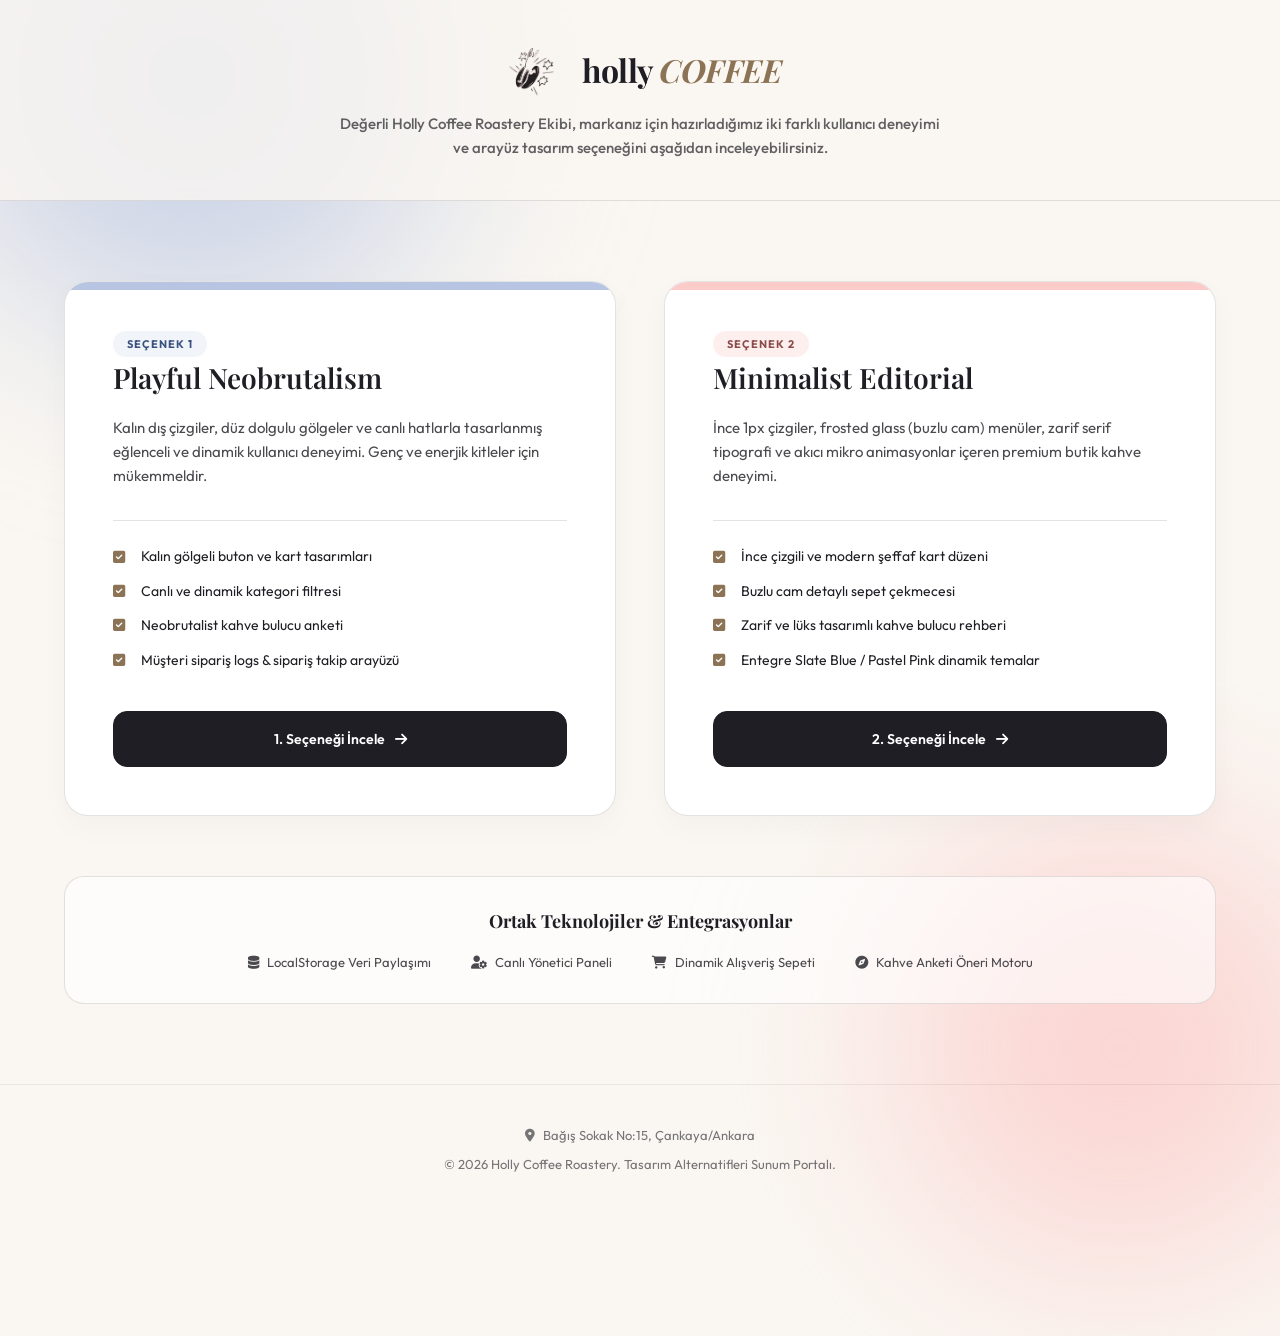
==== index.html @ 568b69ec "Add files via upload" ====
<!DOCTYPE html>
<html lang="tr">
<head>
    <meta charset="UTF-8">
    <meta name="viewport" content="width=device-width, initial-scale=1.0">
    <title>Holly Coffee Roastery - Tasarım Alternatifleri Portalı</title>
    <!-- Google Fonts -->
    <link rel="preconnect" href="https://fonts.googleapis.com">
    <link rel="preconnect" href="https://fonts.gstatic.com" crossorigin>
    <link href="https://fonts.googleapis.com/css2?family=Outfit:wght@300;400;500;600;700&family=Playfair+Display:ital,wght@0,400;0,600;0,700;1,400&display=swap" rel="stylesheet">
    <!-- FontAwesome Icons -->
    <link rel="stylesheet" href="https://cdnjs.cloudflare.com/ajax/libs/font-awesome/6.4.0/css/all.min.css">
    
    <style>
        :root {
            --bg-color: #faf7f2;
            --text-color: #1e1e24;
            --primary-blue: #b8c5e2;
            --primary-pink: #fbcbc9;
            --charcoal: #1e1e24;
            --white: #ffffff;
            --border-color: rgba(30, 30, 36, 0.12);
            --transition: all 0.4s cubic-bezier(0.16, 1, 0.3, 1);
            --font-heading: 'Playfair Display', serif;
            --font-body: 'Outfit', sans-serif;
        }

        * {
            margin: 0;
            padding: 0;
            box-sizing: border-box;
        }

        body {
            background-color: var(--bg-color);
            color: var(--text-color);
            font-family: var(--font-body);
            line-height: 1.6;
            min-height: 100vh;
            display: flex;
            flex-direction: column;
            justify-content: space-between;
            position: relative;
            overflow-x: hidden;
        }

        /* Abstract Background blobs */
        body::before {
            content: '';
            position: absolute;
            top: -20%;
            left: -10%;
            width: 50vw;
            height: 50vw;
            border-radius: 50%;
            background: radial-gradient(circle, var(--primary-blue) 0%, rgba(184, 197, 226, 0.2) 70%);
            z-index: -1;
            filter: blur(80px);
        }

        body::after {
            content: '';
            position: absolute;
            bottom: -10%;
            right: -10%;
            width: 45vw;
            height: 45vw;
            border-radius: 50%;
            background: radial-gradient(circle, var(--primary-pink) 0%, rgba(251, 203, 201, 0.2) 70%);
            z-index: -1;
            filter: blur(80px);
        }

        /* Container styling */
        .container {
            width: 100%;
            max-width: 1200px;
            margin: 0 auto;
            padding: 0 24px;
        }

        /* Header section */
        header {
            padding: 40px 0;
            text-align: center;
            border-bottom: 1px solid var(--border-color);
            background-color: rgba(250, 247, 242, 0.8);
            backdrop-filter: blur(10px);
            z-index: 10;
        }

        .logo-area {
            display: flex;
            align-items: center;
            justify-content: center;
            gap: 16px;
            margin-bottom: 12px;
        }

        .logo-img {
            height: 60px;
            width: auto;
            animation: float 6s ease-in-out infinite;
        }

        @keyframes float {
            0%, 100% { transform: translateY(0); }
            50% { transform: translateY(-8px); }
        }

        .brand-title {
            font-family: var(--font-heading);
            font-size: 32px;
            font-weight: 700;
            letter-spacing: -0.5px;
        }

        .brand-title span {
            color: #8c7355;
            font-style: italic;
        }

        .portal-subtitle {
            font-size: 15px;
            opacity: 0.7;
            max-width: 600px;
            margin: 0 auto;
            font-weight: 500;
        }

        /* Main Section */
        main {
            flex-grow: 1;
            padding: 80px 0;
            display: flex;
            align-items: center;
        }

        .grid-options {
            display: grid;
            grid-template-columns: 1fr 1fr;
            gap: 48px;
            align-items: stretch;
        }

        /* Option Card */
        .option-card {
            background-color: var(--white);
            border: 1px solid var(--border-color);
            border-radius: 24px;
            padding: 48px;
            display: flex;
            flex-direction: column;
            justify-content: space-between;
            box-shadow: 0 10px 30px rgba(30, 30, 36, 0.03);
            transition: var(--transition);
            position: relative;
            overflow: hidden;
            z-index: 1;
        }

        .option-card::before {
            content: '';
            position: absolute;
            top: 0;
            left: 0;
            width: 100%;
            height: 8px;
            z-index: 2;
        }

        .card-blue::before {
            background-color: var(--primary-blue);
        }

        .card-pink::before {
            background-color: var(--primary-pink);
        }

        .option-card:hover {
            transform: translateY(-8px);
            box-shadow: 0 20px 40px rgba(30, 30, 36, 0.08);
            border-color: rgba(30, 30, 36, 0.25);
        }

        .option-badge {
            align-self: flex-start;
            padding: 6px 14px;
            border-radius: 30px;
            font-size: 11px;
            font-weight: 700;
            text-transform: uppercase;
            letter-spacing: 1px;
            margin-bottom: 24px;
        }

        .badge-blue {
            background-color: rgba(184, 197, 226, 0.2);
            color: #3b5280;
        }

        .badge-pink {
            background-color: rgba(251, 203, 201, 0.3);
            color: #8c4b49;
        }

        .option-title {
            font-family: var(--font-heading);
            font-size: 28px;
            font-weight: 600;
            margin-bottom: 16px;
        }

        .option-desc {
            font-size: 15px;
            opacity: 0.8;
            margin-bottom: 32px;
            min-height: 72px;
        }

        /* Feature List inside cards */
        .feature-list {
            list-style: none;
            margin-bottom: 40px;
            border-top: 1px solid var(--border-color);
            padding-top: 24px;
        }

        .feature-list li {
            font-size: 14px;
            margin-bottom: 12px;
            display: flex;
            align-items: center;
            gap: 12px;
        }

        .feature-list li i {
            color: #8c7355;
            width: 16px;
        }

        /* Buttons */
        .btn-go {
            display: flex;
            align-items: center;
            justify-content: center;
            gap: 10px;
            padding: 16px 28px;
            border-radius: 14px;
            font-family: var(--font-body);
            font-size: 14px;
            font-weight: 600;
            text-decoration: none;
            color: var(--white);
            background-color: var(--charcoal);
            border: 1px solid var(--charcoal);
            transition: var(--transition);
            cursor: pointer;
            width: 100%;
        }

        .btn-go:hover {
            background-color: transparent;
            color: var(--charcoal);
        }

        /* Features Section */
        .portal-features {
            background-color: rgba(255, 255, 255, 0.6);
            border: 1px solid var(--border-color);
            border-radius: 20px;
            padding: 30px;
            margin-top: 60px;
            text-align: center;
        }

        .portal-features h4 {
            font-family: var(--font-heading);
            font-size: 18px;
            margin-bottom: 16px;
        }

        .features-row {
            display: flex;
            justify-content: center;
            gap: 40px;
            flex-wrap: wrap;
        }

        .feature-item {
            font-size: 13px;
            opacity: 0.8;
            display: flex;
            align-items: center;
            gap: 8px;
        }

        .feature-item i {
            color: var(--charcoal);
        }

        /* Footer Section */
        footer {
            padding: 40px 0;
            border-top: 1px solid var(--border-color);
            text-align: center;
            font-size: 13px;
            opacity: 0.6;
        }

        .footer-address {
            margin-bottom: 8px;
            display: flex;
            align-items: center;
            justify-content: center;
            gap: 8px;
        }

        /* Responsive Breakpoints */
        @media (max-width: 991px) {
            .grid-options {
                grid-template-columns: 1fr;
                gap: 32px;
            }
            main {
                padding: 60px 0;
            }
        }
    </style>
</head>
<body>

    <!-- Header -->
    <header>
        <div class="container">
            <div class="logo-area">
                <img src="kahve-firmasi-demo/logo.png" alt="Holly Mascot" class="logo-img">
                <h1 class="brand-title">holly <span>COFFEE</span></h1>
            </div>
            <p class="portal-subtitle">Değerli Holly Coffee Roastery Ekibi, markanız için hazırladığımız iki farklı kullanıcı deneyimi ve arayüz tasarım seçeneğini aşağıdan inceleyebilirsiniz.</p>
        </div>
    </header>

    <!-- Selection Grid -->
    <main>
        <div class="container">
            <div class="grid-options">
                
                <!-- Option 1 Card -->
                <div class="option-card card-blue">
                    <div>
                        <span class="option-badge badge-blue">Seçenek 1</span>
                        <h2 class="option-title">Playful Neobrutalism</h2>
                        <p class="option-desc">Kalın dış çizgiler, düz dolgulu gölgeler ve canlı hatlarla tasarlanmış eğlenceli ve dinamik kullanıcı deneyimi. Genç ve enerjik kitleler için mükemmeldir.</p>
                        
                        <ul class="feature-list">
                            <li><i class="fa-solid fa-square-check"></i> Kalın gölgeli buton ve kart tasarımları</li>
                            <li><i class="fa-solid fa-square-check"></i> Canlı ve dinamik kategori filtresi</li>
                            <li><i class="fa-solid fa-square-check"></i> Neobrutalist kahve bulucu anketi</li>
                            <li><i class="fa-solid fa-square-check"></i> Müşteri sipariş logs & sipariş takip arayüzü</li>
                        </ul>
                    </div>
                    
                    <a href="kahve-firmasi-demo/index.html" class="btn-go">
                        1. Seçeneği İncele <i class="fa-solid fa-arrow-right"></i>
                    </a>
                </div>

                <!-- Option 2 Card -->
                <div class="option-card card-pink">
                    <div>
                        <span class="option-badge badge-pink">Seçenek 2</span>
                        <h2 class="option-title">Minimalist Editorial</h2>
                        <p class="option-desc">İnce 1px çizgiler, frosted glass (buzlu cam) menüler, zarif serif tipografi ve akıcı mikro animasyonlar içeren premium butik kahve deneyimi.</p>
                        
                        <ul class="feature-list">
                            <li><i class="fa-solid fa-square-check"></i> İnce çizgili ve modern şeffaf kart düzeni</li>
                            <li><i class="fa-solid fa-square-check"></i> Buzlu cam detaylı sepet çekmecesi</li>
                            <li><i class="fa-solid fa-square-check"></i> Zarif ve lüks tasarımlı kahve bulucu rehberi</li>
                            <li><i class="fa-solid fa-square-check"></i> Entegre Slate Blue / Pastel Pink dinamik temalar</li>
                        </ul>
                    </div>
                    
                    <a href="kahve-firmasi-demo-alt/index.html" class="btn-go">
                        2. Seçeneği İncele <i class="fa-solid fa-arrow-right"></i>
                    </a>
                </div>

            </div>

            <!-- Portal Features list -->
            <div class="portal-features">
                <h4>Ortak Teknolojiler & Entegrasyonlar</h4>
                <div class="features-row">
                    <span class="feature-item"><i class="fa-solid fa-database"></i> LocalStorage Veri Paylaşımı</span>
                    <span class="feature-item"><i class="fa-solid fa-user-gear"></i> Canlı Yönetici Paneli</span>
                    <span class="feature-item"><i class="fa-solid fa-cart-shopping"></i> Dinamik Alışveriş Sepeti</span>
                    <span class="feature-item"><i class="fa-solid fa-compass"></i> Kahve Anketi Öneri Motoru</span>
                </div>
            </div>
        </div>
    </main>

    <!-- Footer -->
    <footer>
        <div class="container">
            <div class="footer-address">
                <i class="fa-solid fa-location-dot"></i>
                <span>Bağış Sokak No:15, Çankaya/Ankara</span>
            </div>
            <p>&copy; 2026 Holly Coffee Roastery. Tasarım Alternatifleri Sunum Portalı.</p>
        </div>
    </footer>

</body>
</html>
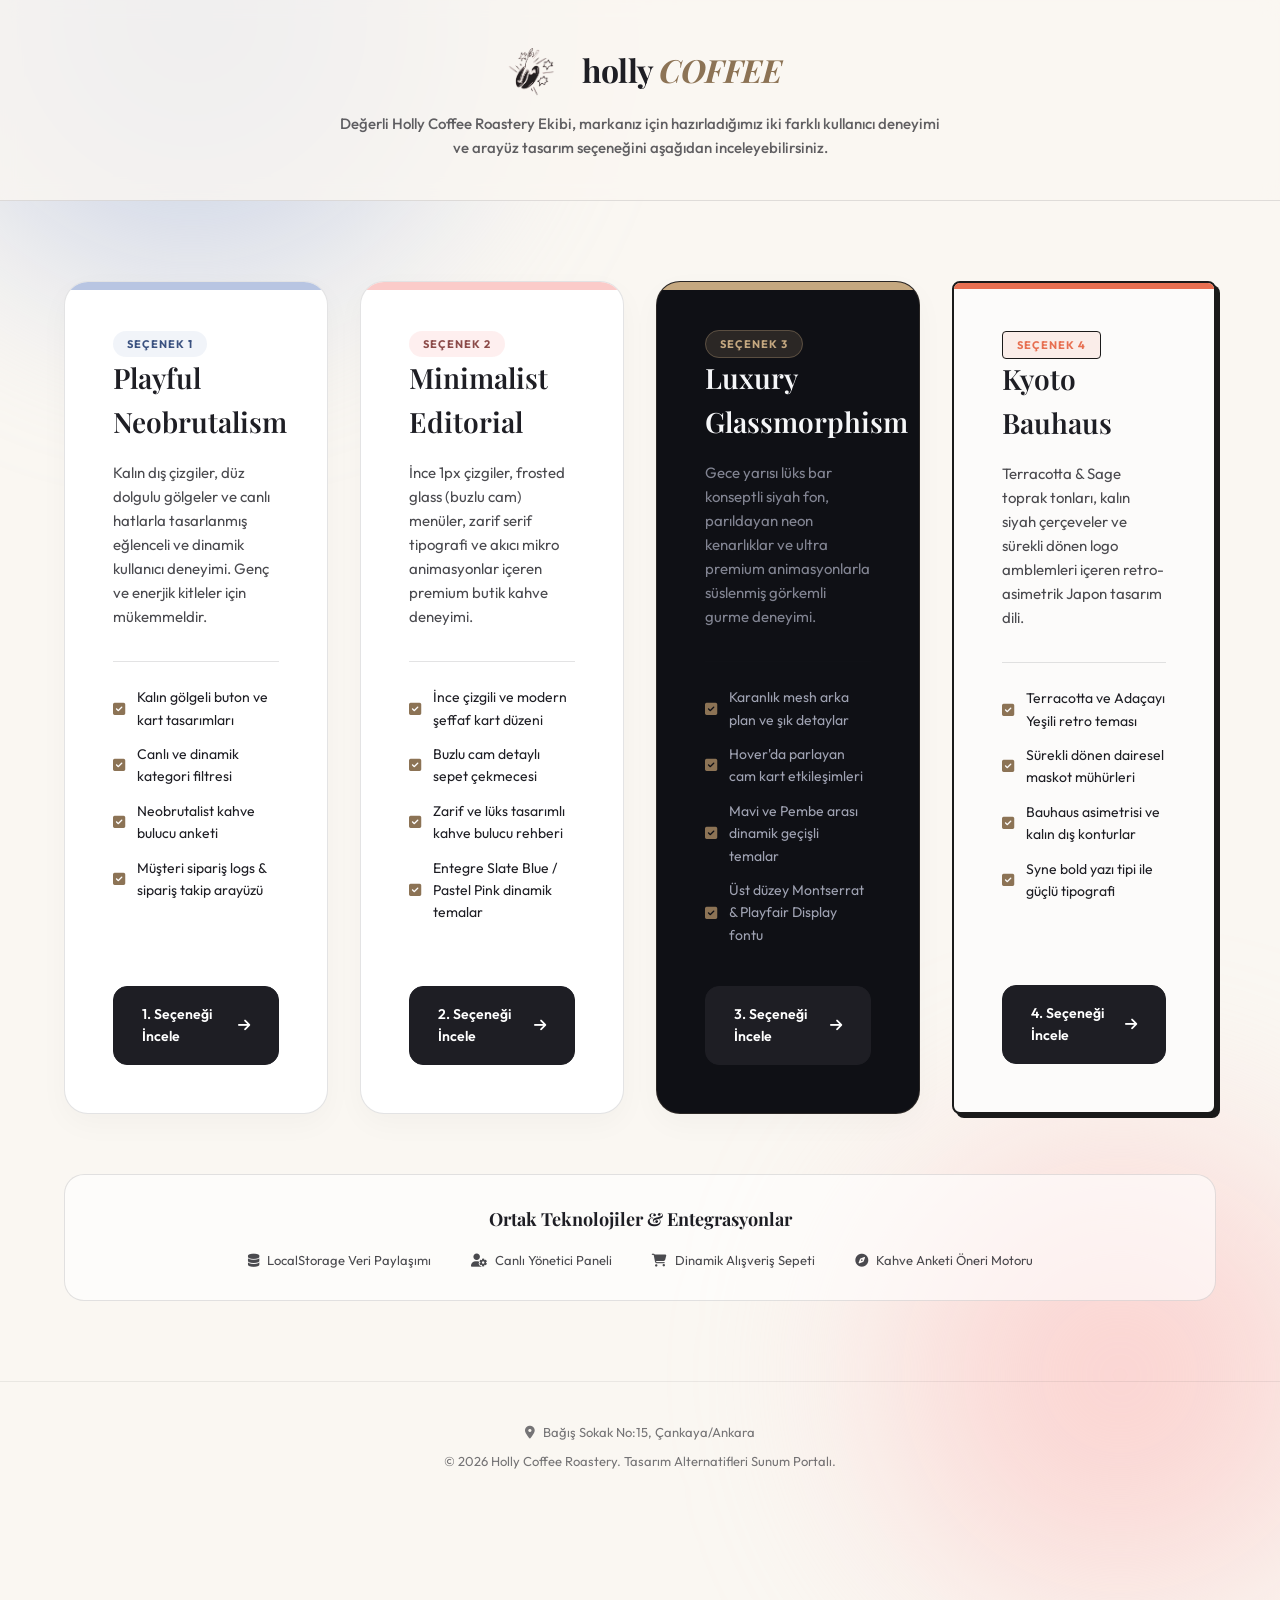
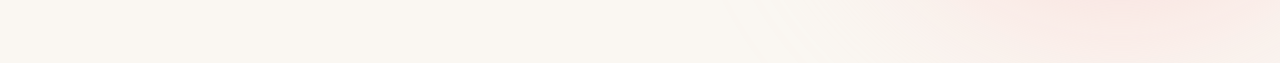
==== commit 3ab54db6: "Add files via upload" ====
--- a/index.html
+++ b/index.html
@@ -133,14 +133,17 @@
             flex-grow: 1;
             padding: 80px 0;
             display: flex;
+            flex-direction: column;
+            justify-content: center;
             align-items: center;
         }
 
         .grid-options {
             display: grid;
-            grid-template-columns: 1fr 1fr;
-            gap: 48px;
+            grid-template-columns: repeat(auto-fit, minmax(260px, 1fr));
+            gap: 32px;
             align-items: stretch;
+            width: 100%;
         }
 
         /* Option Card */
@@ -202,6 +205,43 @@
         .badge-pink {
             background-color: rgba(251, 203, 201, 0.3);
             color: #8c4b49;
+        }
+
+        .card-dark-gold {
+            background-color: #0f1015 !important;
+            border-color: rgba(197, 168, 128, 0.15) !important;
+            color: #f5f6f8;
+        }
+        .card-dark-gold::before {
+            background-color: #c5a880;
+        }
+        .card-dark-gold .option-desc {
+            color: #9fa2b2;
+        }
+        .card-dark-gold .feature-list li {
+            color: #9fa2b2;
+        }
+        .badge-dark-gold {
+            background-color: rgba(197, 168, 128, 0.15);
+            color: #c5a880;
+            border: 1px solid rgba(197, 168, 128, 0.3);
+        }
+        
+        .card-kyoto {
+            background-color: #fcfbfa !important;
+            border: 2px solid #1a1a1a !important;
+            box-shadow: 4px 4px 0px #1a1a1a;
+            border-radius: 8px !important;
+        }
+        .card-kyoto::before {
+            background-color: #e76f51;
+            height: 6px;
+        }
+        .badge-kyoto {
+            background-color: rgba(231, 111, 81, 0.1);
+            color: #e76f51;
+            border: 1px solid #1a1a1a;
+            border-radius: 4px;
         }
 
         .option-title {
@@ -324,6 +364,18 @@
             }
             main {
                 padding: 60px 0;
+            }
+            .option-card {
+                padding: 32px 24px;
+            }
+            .brand-title {
+                font-size: 26px;
+            }
+            .option-title {
+                font-size: 24px;
+            }
+            .features-row {
+                gap: 20px;
             }
         }
     </style>
@@ -386,6 +438,46 @@
                     </a>
                 </div>
 
+                <!-- Option 3 Card -->
+                <div class="option-card card-dark-gold">
+                    <div>
+                        <span class="option-badge badge-dark-gold">Seçenek 3</span>
+                        <h2 class="option-title">Luxury Glassmorphism</h2>
+                        <p class="option-desc">Gece yarısı lüks bar konseptli siyah fon, parıldayan neon kenarlıklar ve ultra premium animasyonlarla süslenmiş görkemli gurme deneyimi.</p>
+                        
+                        <ul class="feature-list">
+                            <li><i class="fa-solid fa-square-check"></i> Karanlık mesh arka plan ve şık detaylar</li>
+                            <li><i class="fa-solid fa-square-check"></i> Hover'da parlayan cam kart etkileşimleri</li>
+                            <li><i class="fa-solid fa-square-check"></i> Mavi ve Pembe arası dinamik geçişli temalar</li>
+                            <li><i class="fa-solid fa-square-check"></i> Üst düzey Montserrat & Playfair Display fontu</li>
+                        </ul>
+                    </div>
+                    
+                    <a href="kahve-firmasi-demo-3/index.html" class="btn-go">
+                        3. Seçeneği İncele <i class="fa-solid fa-arrow-right"></i>
+                    </a>
+                </div>
+
+                <!-- Option 4 Card -->
+                <div class="option-card card-kyoto">
+                    <div>
+                        <span class="option-badge badge-kyoto">Seçenek 4</span>
+                        <h2 class="option-title">Kyoto Bauhaus</h2>
+                        <p class="option-desc">Terracotta & Sage toprak tonları, kalın siyah çerçeveler ve sürekli dönen logo amblemleri içeren retro-asimetrik Japon tasarım dili.</p>
+                        
+                        <ul class="feature-list">
+                            <li><i class="fa-solid fa-square-check"></i> Terracotta ve Adaçayı Yeşili retro teması</li>
+                            <li><i class="fa-solid fa-square-check"></i> Sürekli dönen dairesel maskot mühürleri</li>
+                            <li><i class="fa-solid fa-square-check"></i> Bauhaus asimetrisi ve kalın dış konturlar</li>
+                            <li><i class="fa-solid fa-square-check"></i> Syne bold yazı tipi ile güçlü tipografi</li>
+                        </ul>
+                    </div>
+                    
+                    <a href="kahve-firmasi-demo-4/index.html" class="btn-go">
+                        4. Seçeneği İncele <i class="fa-solid fa-arrow-right"></i>
+                    </a>
+                </div>
+
             </div>
 
             <!-- Portal Features list -->
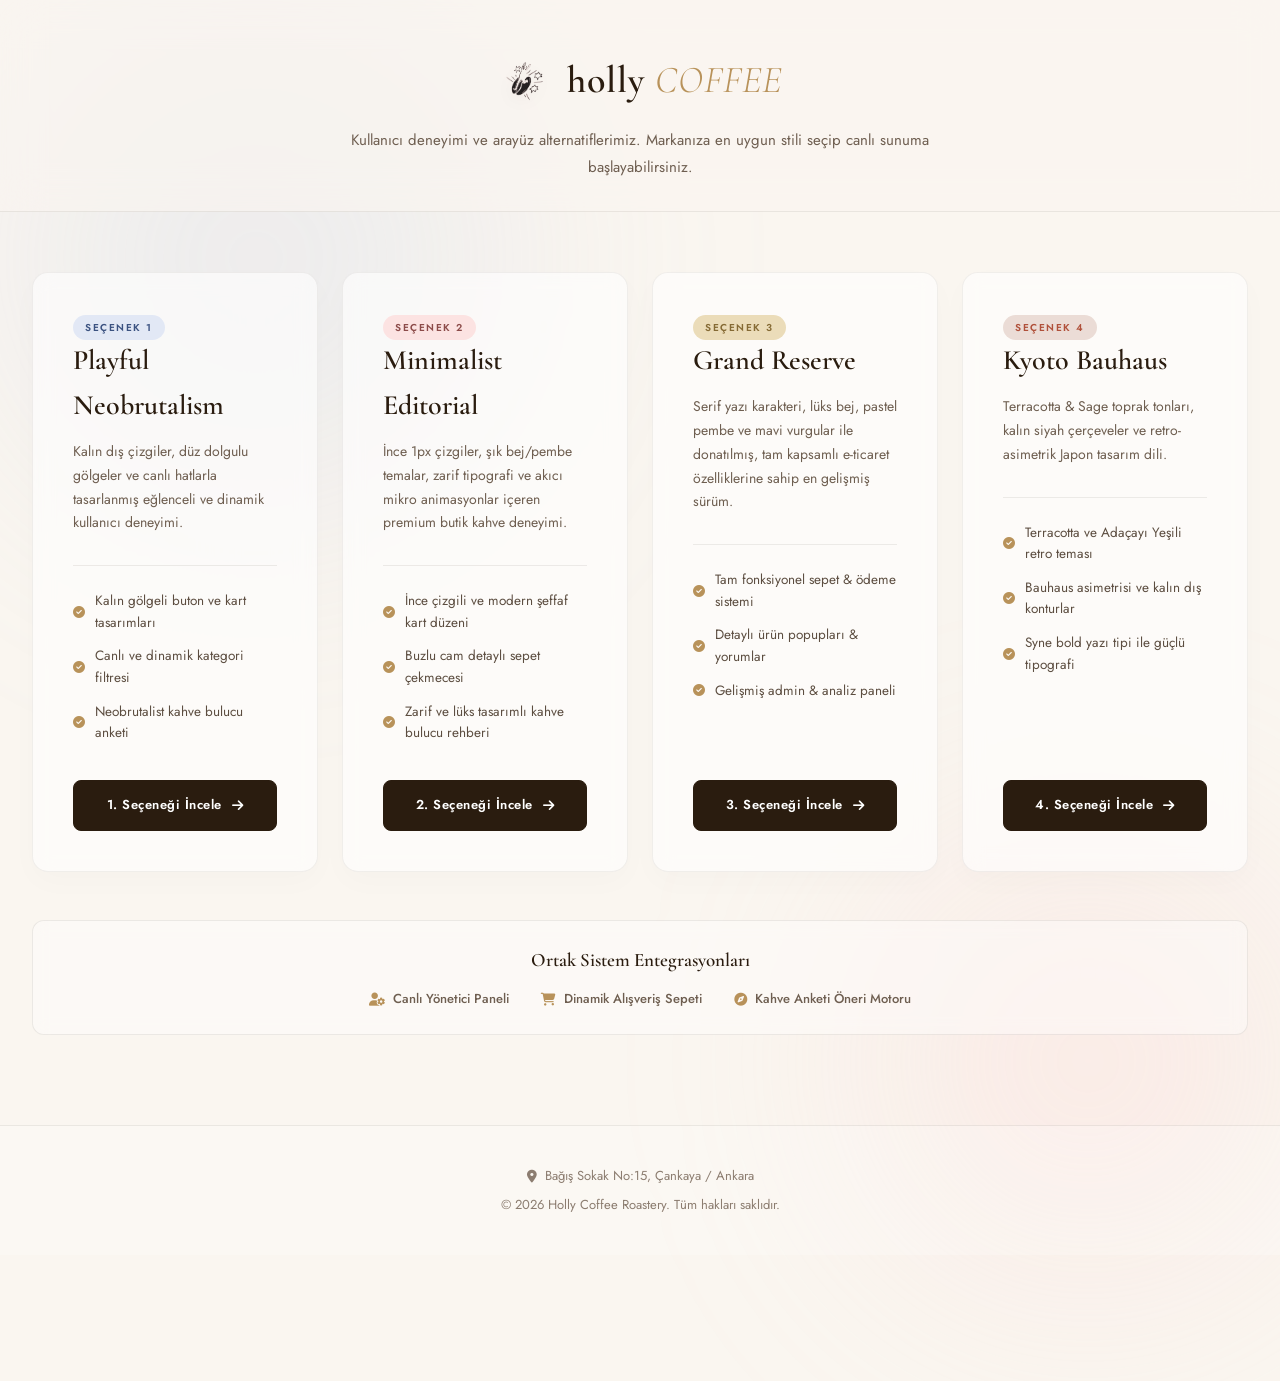
==== commit 9376b2ff: "Add files via upload" ====
--- a/index.html
+++ b/index.html
@@ -3,26 +3,27 @@
 <head>
     <meta charset="UTF-8">
     <meta name="viewport" content="width=device-width, initial-scale=1.0">
-    <title>Holly Coffee Roastery - Tasarım Alternatifleri Portalı</title>
+    <title>Holly Coffee Roastery - Tasarım Portalı</title>
     <!-- Google Fonts -->
     <link rel="preconnect" href="https://fonts.googleapis.com">
     <link rel="preconnect" href="https://fonts.gstatic.com" crossorigin>
-    <link href="https://fonts.googleapis.com/css2?family=Outfit:wght@300;400;500;600;700&family=Playfair+Display:ital,wght@0,400;0,600;0,700;1,400&display=swap" rel="stylesheet">
+    <link href="https://fonts.googleapis.com/css2?family=Cormorant+Garamond:ital,wght@0,400;0,600;0,700;1,400&family=Jost:wght@300;400;500;600;700&display=swap" rel="stylesheet">
     <!-- FontAwesome Icons -->
     <link rel="stylesheet" href="https://cdnjs.cloudflare.com/ajax/libs/font-awesome/6.4.0/css/all.min.css">
     
     <style>
         :root {
-            --bg-color: #faf7f2;
-            --text-color: #1e1e24;
+            --bg-color: #faf6f0;
+            --text-color: #2a1c0f;
             --primary-blue: #b8c5e2;
             --primary-pink: #fbcbc9;
-            --charcoal: #1e1e24;
+            --charcoal: #2a1c0f;
             --white: #ffffff;
-            --border-color: rgba(30, 30, 36, 0.12);
-            --transition: all 0.4s cubic-bezier(0.16, 1, 0.3, 1);
-            --font-heading: 'Playfair Display', serif;
-            --font-body: 'Outfit', sans-serif;
+            --border-color: rgba(42, 28, 15, 0.08);
+            --transition: all 0.5s cubic-bezier(0.16, 1, 0.3, 1);
+            --font-heading: 'Cormorant Garamond', serif;
+            --font-body: 'Jost', sans-serif;
+            --gold: #b8925a;
         }
 
         * {
@@ -44,18 +45,18 @@
             overflow-x: hidden;
         }
 
-        /* Abstract Background blobs */
+        /* Abstract Soft Blobs */
         body::before {
             content: '';
             position: absolute;
-            top: -20%;
+            top: -10%;
             left: -10%;
-            width: 50vw;
-            height: 50vw;
+            width: 60vw;
+            height: 60vw;
             border-radius: 50%;
-            background: radial-gradient(circle, var(--primary-blue) 0%, rgba(184, 197, 226, 0.2) 70%);
+            background: radial-gradient(circle, rgba(184, 197, 226, 0.25) 0%, transparent 70%);
             z-index: -1;
-            filter: blur(80px);
+            filter: blur(100px);
         }
 
         body::after {
@@ -63,29 +64,28 @@
             position: absolute;
             bottom: -10%;
             right: -10%;
-            width: 45vw;
-            height: 45vw;
+            width: 50vw;
+            height: 50vw;
             border-radius: 50%;
-            background: radial-gradient(circle, var(--primary-pink) 0%, rgba(251, 203, 201, 0.2) 70%);
+            background: radial-gradient(circle, rgba(251, 203, 201, 0.35) 0%, transparent 70%);
             z-index: -1;
-            filter: blur(80px);
-        }
-
-        /* Container styling */
+            filter: blur(100px);
+        }
+
         .container {
             width: 100%;
-            max-width: 1200px;
+            max-width: 1300px;
             margin: 0 auto;
-            padding: 0 24px;
-        }
-
-        /* Header section */
+            padding: 0 32px;
+        }
+
+        /* Header */
         header {
-            padding: 40px 0;
+            padding: 50px 0 30px;
             text-align: center;
             border-bottom: 1px solid var(--border-color);
-            background-color: rgba(250, 247, 242, 0.8);
-            backdrop-filter: blur(10px);
+            background-color: rgba(250, 246, 240, 0.6);
+            backdrop-filter: blur(20px);
             z-index: 10;
         }
 
@@ -93,190 +93,124 @@
             display: flex;
             align-items: center;
             justify-content: center;
-            gap: 16px;
-            margin-bottom: 12px;
+            gap: 14px;
+            margin-bottom: 16px;
         }
 
         .logo-img {
-            height: 60px;
+            height: 48px;
             width: auto;
-            animation: float 6s ease-in-out infinite;
-        }
-
-        @keyframes float {
-            0%, 100% { transform: translateY(0); }
-            50% { transform: translateY(-8px); }
+            filter: drop-shadow(0 4px 8px rgba(0,0,0,0.05));
         }
 
         .brand-title {
             font-family: var(--font-heading);
-            font-size: 32px;
-            font-weight: 700;
-            letter-spacing: -0.5px;
+            font-size: 38px;
+            font-weight: 600;
+            letter-spacing: 1px;
+            color: var(--charcoal);
         }
 
         .brand-title span {
-            color: #8c7355;
+            color: var(--gold);
+            font-weight: 300;
             font-style: italic;
         }
 
         .portal-subtitle {
             font-size: 15px;
-            opacity: 0.7;
-            max-width: 600px;
+            color: #6e5e50;
+            max-width: 680px;
             margin: 0 auto;
-            font-weight: 500;
-        }
-
-        /* Main Section */
+            font-weight: 400;
+            line-height: 1.8;
+        }
+
+        /* Main Grid */
         main {
             flex-grow: 1;
-            padding: 80px 0;
-            display: flex;
-            flex-direction: column;
-            justify-content: center;
-            align-items: center;
+            padding: 60px 0 90px;
         }
 
         .grid-options {
             display: grid;
-            grid-template-columns: repeat(auto-fit, minmax(260px, 1fr));
-            gap: 32px;
-            align-items: stretch;
+            grid-template-columns: repeat(auto-fit, minmax(280px, 1fr));
+            gap: 24px;
             width: 100%;
         }
 
         /* Option Card */
         .option-card {
-            background-color: var(--white);
-            border: 1px solid var(--border-color);
-            border-radius: 24px;
-            padding: 48px;
+            background-color: rgba(255, 255, 255, 0.6);
+            border: 1px solid rgba(42, 28, 15, 0.06);
+            border-radius: 16px;
+            padding: 40px;
             display: flex;
             flex-direction: column;
             justify-content: space-between;
-            box-shadow: 0 10px 30px rgba(30, 30, 36, 0.03);
+            box-shadow: 0 10px 30px rgba(42, 28, 15, 0.02);
             transition: var(--transition);
-            position: relative;
-            overflow: hidden;
-            z-index: 1;
-        }
-
-        .option-card::before {
-            content: '';
-            position: absolute;
-            top: 0;
-            left: 0;
-            width: 100%;
-            height: 8px;
-            z-index: 2;
-        }
-
-        .card-blue::before {
-            background-color: var(--primary-blue);
-        }
-
-        .card-pink::before {
-            background-color: var(--primary-pink);
+            backdrop-filter: blur(10px);
         }
 
         .option-card:hover {
-            transform: translateY(-8px);
-            box-shadow: 0 20px 40px rgba(30, 30, 36, 0.08);
-            border-color: rgba(30, 30, 36, 0.25);
+            transform: translateY(-6px);
+            background-color: rgba(255, 255, 255, 0.95);
+            box-shadow: 0 20px 40px rgba(42, 28, 15, 0.08);
+            border-color: rgba(42, 28, 15, 0.15);
         }
 
         .option-badge {
             align-self: flex-start;
-            padding: 6px 14px;
+            padding: 5px 12px;
             border-radius: 30px;
-            font-size: 11px;
-            font-weight: 700;
+            font-size: 10px;
+            font-weight: 600;
             text-transform: uppercase;
-            letter-spacing: 1px;
+            letter-spacing: 1.5px;
             margin-bottom: 24px;
         }
 
-        .badge-blue {
-            background-color: rgba(184, 197, 226, 0.2);
-            color: #3b5280;
-        }
-
-        .badge-pink {
-            background-color: rgba(251, 203, 201, 0.3);
-            color: #8c4b49;
-        }
-
-        .card-dark-gold {
-            background-color: #0f1015 !important;
-            border-color: rgba(197, 168, 128, 0.15) !important;
-            color: #f5f6f8;
-        }
-        .card-dark-gold::before {
-            background-color: #c5a880;
-        }
-        .card-dark-gold .option-desc {
-            color: #9fa2b2;
-        }
-        .card-dark-gold .feature-list li {
-            color: #9fa2b2;
-        }
-        .badge-dark-gold {
-            background-color: rgba(197, 168, 128, 0.15);
-            color: #c5a880;
-            border: 1px solid rgba(197, 168, 128, 0.3);
-        }
-        
-        .card-kyoto {
-            background-color: #fcfbfa !important;
-            border: 2px solid #1a1a1a !important;
-            box-shadow: 4px 4px 0px #1a1a1a;
-            border-radius: 8px !important;
-        }
-        .card-kyoto::before {
-            background-color: #e76f51;
-            height: 6px;
-        }
-        .badge-kyoto {
-            background-color: rgba(231, 111, 81, 0.1);
-            color: #e76f51;
-            border: 1px solid #1a1a1a;
-            border-radius: 4px;
-        }
+        .badge-blue { background-color: #e2e8f5; color: #3b5280; }
+        .badge-pink { background-color: #fce3e2; color: #8c4b49; }
+        .badge-dark-gold { background-color: #ebdcb9; color: #856a34; }
+        .badge-kyoto { background-color: #ebdcd6; color: #b0503a; }
 
         .option-title {
             font-family: var(--font-heading);
             font-size: 28px;
             font-weight: 600;
-            margin-bottom: 16px;
+            color: var(--charcoal);
+            margin-bottom: 12px;
         }
 
         .option-desc {
-            font-size: 15px;
-            opacity: 0.8;
-            margin-bottom: 32px;
-            min-height: 72px;
-        }
-
-        /* Feature List inside cards */
+            font-size: 14px;
+            color: #6e5e50;
+            margin-bottom: 30px;
+            min-height: 66px;
+            line-height: 1.7;
+        }
+
         .feature-list {
             list-style: none;
-            margin-bottom: 40px;
+            margin-bottom: 36px;
             border-top: 1px solid var(--border-color);
             padding-top: 24px;
         }
 
         .feature-list li {
-            font-size: 14px;
+            font-size: 13.5px;
+            color: #5c4d40;
             margin-bottom: 12px;
             display: flex;
             align-items: center;
-            gap: 12px;
+            gap: 10px;
         }
 
         .feature-list li i {
-            color: #8c7355;
-            width: 16px;
+            color: var(--gold);
+            font-size: 12px;
         }
 
         /* Buttons */
@@ -285,10 +219,10 @@
             align-items: center;
             justify-content: center;
             gap: 10px;
-            padding: 16px 28px;
-            border-radius: 14px;
+            padding: 14px 24px;
+            border-radius: 8px;
             font-family: var(--font-body);
-            font-size: 14px;
+            font-size: 13px;
             font-weight: 600;
             text-decoration: none;
             color: var(--white);
@@ -296,56 +230,61 @@
             border: 1px solid var(--charcoal);
             transition: var(--transition);
             cursor: pointer;
-            width: 100%;
+            letter-spacing: 0.5px;
         }
 
         .btn-go:hover {
             background-color: transparent;
             color: var(--charcoal);
-        }
-
-        /* Features Section */
+            transform: translateY(-2px);
+        }
+
+        /* Bottom Tech Row */
         .portal-features {
-            background-color: rgba(255, 255, 255, 0.6);
+            background-color: rgba(255, 255, 255, 0.4);
             border: 1px solid var(--border-color);
-            border-radius: 20px;
-            padding: 30px;
-            margin-top: 60px;
+            border-radius: 12px;
+            padding: 24px;
+            margin-top: 48px;
             text-align: center;
+            backdrop-filter: blur(8px);
         }
 
         .portal-features h4 {
             font-family: var(--font-heading);
-            font-size: 18px;
-            margin-bottom: 16px;
+            font-size: 19px;
+            font-weight: 600;
+            margin-bottom: 14px;
         }
 
         .features-row {
             display: flex;
             justify-content: center;
-            gap: 40px;
+            gap: 32px;
             flex-wrap: wrap;
         }
 
         .feature-item {
             font-size: 13px;
-            opacity: 0.8;
+            color: #6e5e50;
             display: flex;
             align-items: center;
             gap: 8px;
+            font-weight: 500;
         }
 
         .feature-item i {
-            color: var(--charcoal);
-        }
-
-        /* Footer Section */
+            color: var(--gold);
+        }
+
+        /* Footer */
         footer {
             padding: 40px 0;
             border-top: 1px solid var(--border-color);
+            background-color: rgba(255, 255, 255, 0.2);
             text-align: center;
             font-size: 13px;
-            opacity: 0.6;
+            color: #8c7d70;
         }
 
         .footer-address {
@@ -356,26 +295,15 @@
             gap: 8px;
         }
 
-        /* Responsive Breakpoints */
         @media (max-width: 991px) {
             .grid-options {
                 grid-template-columns: 1fr;
-                gap: 32px;
             }
             main {
-                padding: 60px 0;
+                padding: 40px 0 60px;
             }
             .option-card {
-                padding: 32px 24px;
-            }
-            .brand-title {
-                font-size: 26px;
-            }
-            .option-title {
-                font-size: 24px;
-            }
-            .features-row {
-                gap: 20px;
+                padding: 30px;
             }
         }
     </style>
@@ -389,7 +317,7 @@
                 <img src="kahve-firmasi-demo/logo.png" alt="Holly Mascot" class="logo-img">
                 <h1 class="brand-title">holly <span>COFFEE</span></h1>
             </div>
-            <p class="portal-subtitle">Değerli Holly Coffee Roastery Ekibi, markanız için hazırladığımız iki farklı kullanıcı deneyimi ve arayüz tasarım seçeneğini aşağıdan inceleyebilirsiniz.</p>
+            <p class="portal-subtitle">Kullanıcı deneyimi ve arayüz alternatiflerimiz. Markanıza en uygun stili seçip canlı sunuma başlayabilirsiniz.</p>
         </div>
     </header>
 
@@ -399,17 +327,16 @@
             <div class="grid-options">
                 
                 <!-- Option 1 Card -->
-                <div class="option-card card-blue">
+                <div class="option-card">
                     <div>
                         <span class="option-badge badge-blue">Seçenek 1</span>
                         <h2 class="option-title">Playful Neobrutalism</h2>
-                        <p class="option-desc">Kalın dış çizgiler, düz dolgulu gölgeler ve canlı hatlarla tasarlanmış eğlenceli ve dinamik kullanıcı deneyimi. Genç ve enerjik kitleler için mükemmeldir.</p>
+                        <p class="option-desc">Kalın dış çizgiler, düz dolgulu gölgeler ve canlı hatlarla tasarlanmış eğlenceli ve dinamik kullanıcı deneyimi.</p>
                         
                         <ul class="feature-list">
-                            <li><i class="fa-solid fa-square-check"></i> Kalın gölgeli buton ve kart tasarımları</li>
-                            <li><i class="fa-solid fa-square-check"></i> Canlı ve dinamik kategori filtresi</li>
-                            <li><i class="fa-solid fa-square-check"></i> Neobrutalist kahve bulucu anketi</li>
-                            <li><i class="fa-solid fa-square-check"></i> Müşteri sipariş logs & sipariş takip arayüzü</li>
+                            <li><i class="fa-solid fa-circle-check"></i> Kalın gölgeli buton ve kart tasarımları</li>
+                            <li><i class="fa-solid fa-circle-check"></i> Canlı ve dinamik kategori filtresi</li>
+                            <li><i class="fa-solid fa-circle-check"></i> Neobrutalist kahve bulucu anketi</li>
                         </ul>
                     </div>
                     
@@ -419,17 +346,16 @@
                 </div>
 
                 <!-- Option 2 Card -->
-                <div class="option-card card-pink">
+                <div class="option-card">
                     <div>
                         <span class="option-badge badge-pink">Seçenek 2</span>
                         <h2 class="option-title">Minimalist Editorial</h2>
-                        <p class="option-desc">İnce 1px çizgiler, frosted glass (buzlu cam) menüler, zarif serif tipografi ve akıcı mikro animasyonlar içeren premium butik kahve deneyimi.</p>
+                        <p class="option-desc">İnce 1px çizgiler, şık bej/pembe temalar, zarif tipografi ve akıcı mikro animasyonlar içeren premium butik kahve deneyimi.</p>
                         
                         <ul class="feature-list">
-                            <li><i class="fa-solid fa-square-check"></i> İnce çizgili ve modern şeffaf kart düzeni</li>
-                            <li><i class="fa-solid fa-square-check"></i> Buzlu cam detaylı sepet çekmecesi</li>
-                            <li><i class="fa-solid fa-square-check"></i> Zarif ve lüks tasarımlı kahve bulucu rehberi</li>
-                            <li><i class="fa-solid fa-square-check"></i> Entegre Slate Blue / Pastel Pink dinamik temalar</li>
+                            <li><i class="fa-solid fa-circle-check"></i> İnce çizgili ve modern şeffaf kart düzeni</li>
+                            <li><i class="fa-solid fa-circle-check"></i> Buzlu cam detaylı sepet çekmecesi</li>
+                            <li><i class="fa-solid fa-circle-check"></i> Zarif ve lüks tasarımlı kahve bulucu rehberi</li>
                         </ul>
                     </div>
                     
@@ -439,17 +365,16 @@
                 </div>
 
                 <!-- Option 3 Card -->
-                <div class="option-card card-dark-gold">
+                <div class="option-card">
                     <div>
                         <span class="option-badge badge-dark-gold">Seçenek 3</span>
-                        <h2 class="option-title">Luxury Glassmorphism</h2>
-                        <p class="option-desc">Gece yarısı lüks bar konseptli siyah fon, parıldayan neon kenarlıklar ve ultra premium animasyonlarla süslenmiş görkemli gurme deneyimi.</p>
+                        <h2 class="option-title">Grand Reserve</h2>
+                        <p class="option-desc">Serif yazı karakteri, lüks bej, pastel pembe ve mavi vurgular ile donatılmış, tam kapsamlı e-ticaret özelliklerine sahip en gelişmiş sürüm.</p>
                         
                         <ul class="feature-list">
-                            <li><i class="fa-solid fa-square-check"></i> Karanlık mesh arka plan ve şık detaylar</li>
-                            <li><i class="fa-solid fa-square-check"></i> Hover'da parlayan cam kart etkileşimleri</li>
-                            <li><i class="fa-solid fa-square-check"></i> Mavi ve Pembe arası dinamik geçişli temalar</li>
-                            <li><i class="fa-solid fa-square-check"></i> Üst düzey Montserrat & Playfair Display fontu</li>
+                            <li><i class="fa-solid fa-circle-check"></i> Tam fonksiyonel sepet &amp; ödeme sistemi</li>
+                            <li><i class="fa-solid fa-circle-check"></i> Detaylı ürün popupları &amp; yorumlar</li>
+                            <li><i class="fa-solid fa-circle-check"></i> Gelişmiş admin &amp; analiz paneli</li>
                         </ul>
                     </div>
                     
@@ -459,17 +384,16 @@
                 </div>
 
                 <!-- Option 4 Card -->
-                <div class="option-card card-kyoto">
+                <div class="option-card">
                     <div>
                         <span class="option-badge badge-kyoto">Seçenek 4</span>
                         <h2 class="option-title">Kyoto Bauhaus</h2>
-                        <p class="option-desc">Terracotta & Sage toprak tonları, kalın siyah çerçeveler ve sürekli dönen logo amblemleri içeren retro-asimetrik Japon tasarım dili.</p>
+                        <p class="option-desc">Terracotta &amp; Sage toprak tonları, kalın siyah çerçeveler ve retro-asimetrik Japon tasarım dili.</p>
                         
                         <ul class="feature-list">
-                            <li><i class="fa-solid fa-square-check"></i> Terracotta ve Adaçayı Yeşili retro teması</li>
-                            <li><i class="fa-solid fa-square-check"></i> Sürekli dönen dairesel maskot mühürleri</li>
-                            <li><i class="fa-solid fa-square-check"></i> Bauhaus asimetrisi ve kalın dış konturlar</li>
-                            <li><i class="fa-solid fa-square-check"></i> Syne bold yazı tipi ile güçlü tipografi</li>
+                            <li><i class="fa-solid fa-circle-check"></i> Terracotta ve Adaçayı Yeşili retro teması</li>
+                            <li><i class="fa-solid fa-circle-check"></i> Bauhaus asimetrisi ve kalın dış konturlar</li>
+                            <li><i class="fa-solid fa-circle-check"></i> Syne bold yazı tipi ile güçlü tipografi</li>
                         </ul>
                     </div>
                     
@@ -482,9 +406,8 @@
 
             <!-- Portal Features list -->
             <div class="portal-features">
-                <h4>Ortak Teknolojiler & Entegrasyonlar</h4>
+                <h4>Ortak Sistem Entegrasyonları</h4>
                 <div class="features-row">
-                    <span class="feature-item"><i class="fa-solid fa-database"></i> LocalStorage Veri Paylaşımı</span>
                     <span class="feature-item"><i class="fa-solid fa-user-gear"></i> Canlı Yönetici Paneli</span>
                     <span class="feature-item"><i class="fa-solid fa-cart-shopping"></i> Dinamik Alışveriş Sepeti</span>
                     <span class="feature-item"><i class="fa-solid fa-compass"></i> Kahve Anketi Öneri Motoru</span>
@@ -498,9 +421,9 @@
         <div class="container">
             <div class="footer-address">
                 <i class="fa-solid fa-location-dot"></i>
-                <span>Bağış Sokak No:15, Çankaya/Ankara</span>
+                <span>Bağış Sokak No:15, Çankaya / Ankara</span>
             </div>
-            <p>&copy; 2026 Holly Coffee Roastery. Tasarım Alternatifleri Sunum Portalı.</p>
+            <p>&copy; 2026 Holly Coffee Roastery. Tüm hakları saklıdır.</p>
         </div>
     </footer>
 
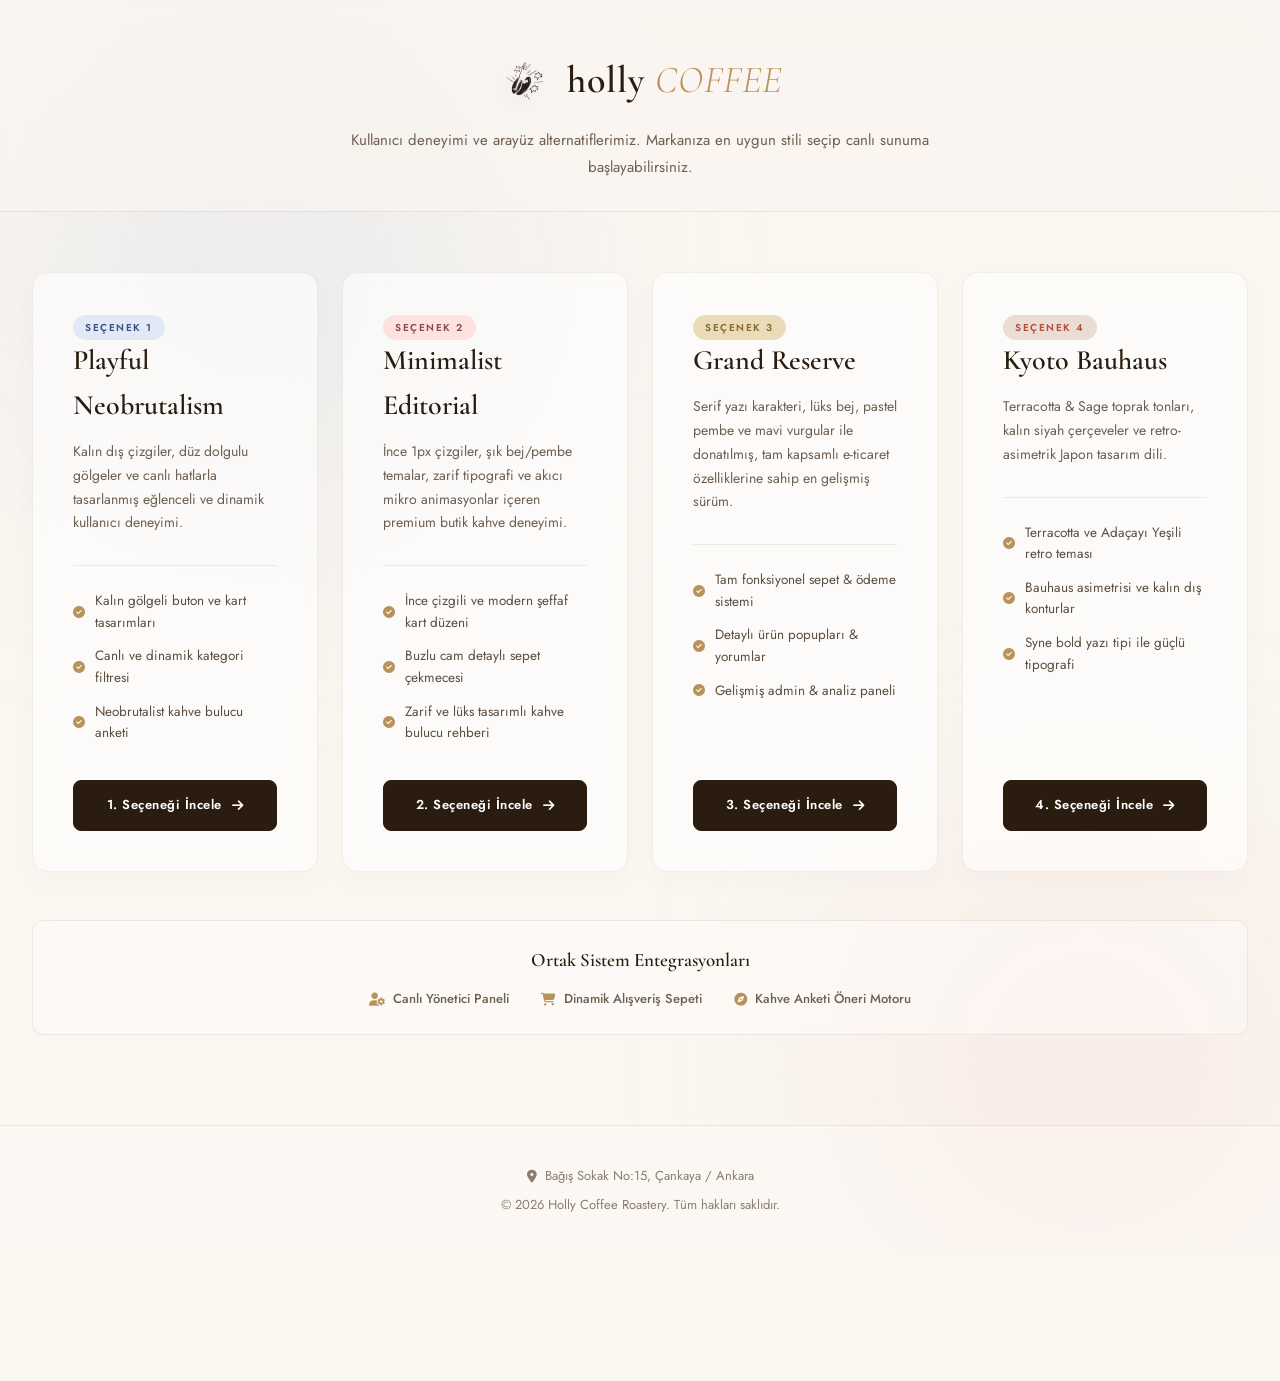
==== commit 37cec4a8: "Add files via upload" ====
--- a/index.html
+++ b/index.html
@@ -32,6 +32,11 @@
             box-sizing: border-box;
         }
 
+        html {
+            overflow-x: hidden;
+            width: 100%;
+        }
+
         body {
             background-color: var(--bg-color);
             color: var(--text-color);
@@ -304,6 +309,12 @@
             }
             .option-card {
                 padding: 30px;
+            }
+        }
+        @media (max-width: 576px) {
+            header p {
+                font-size: 15px;
+                padding: 0 10px;
             }
         }
     </style>
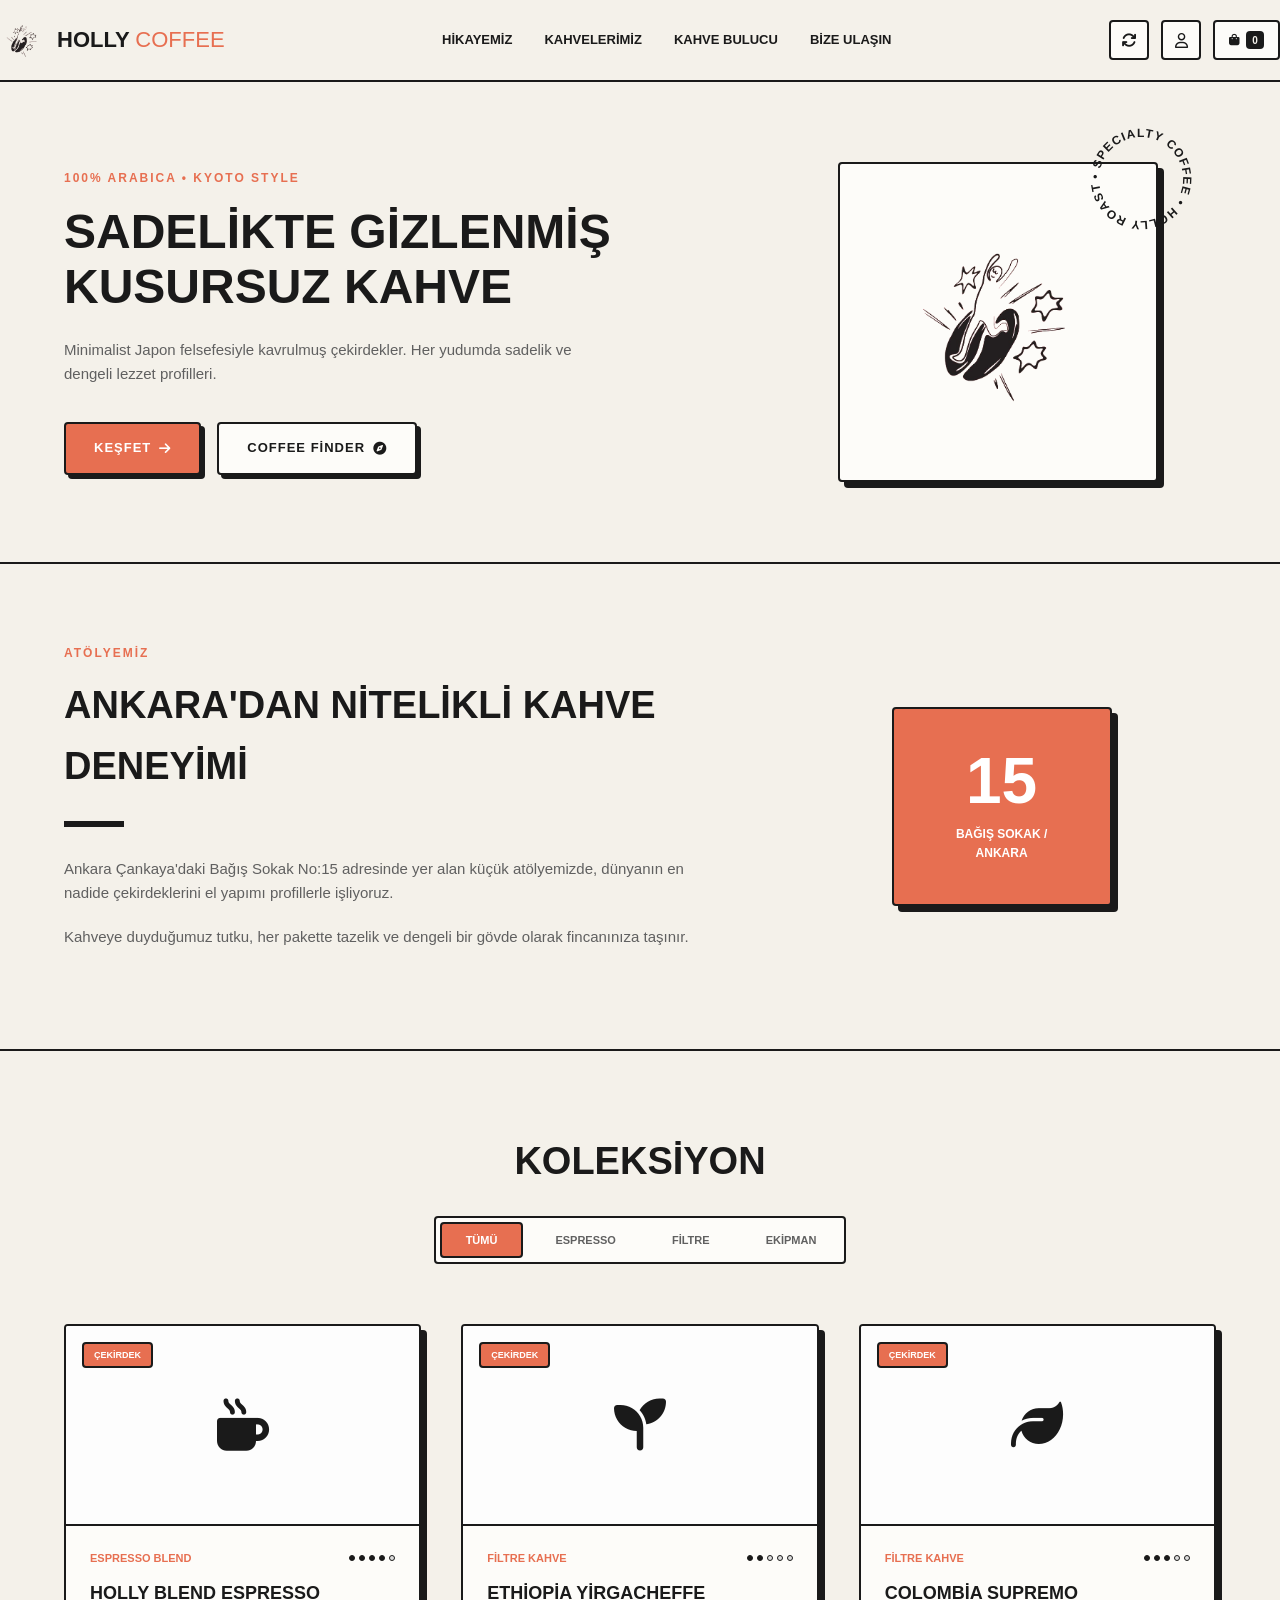
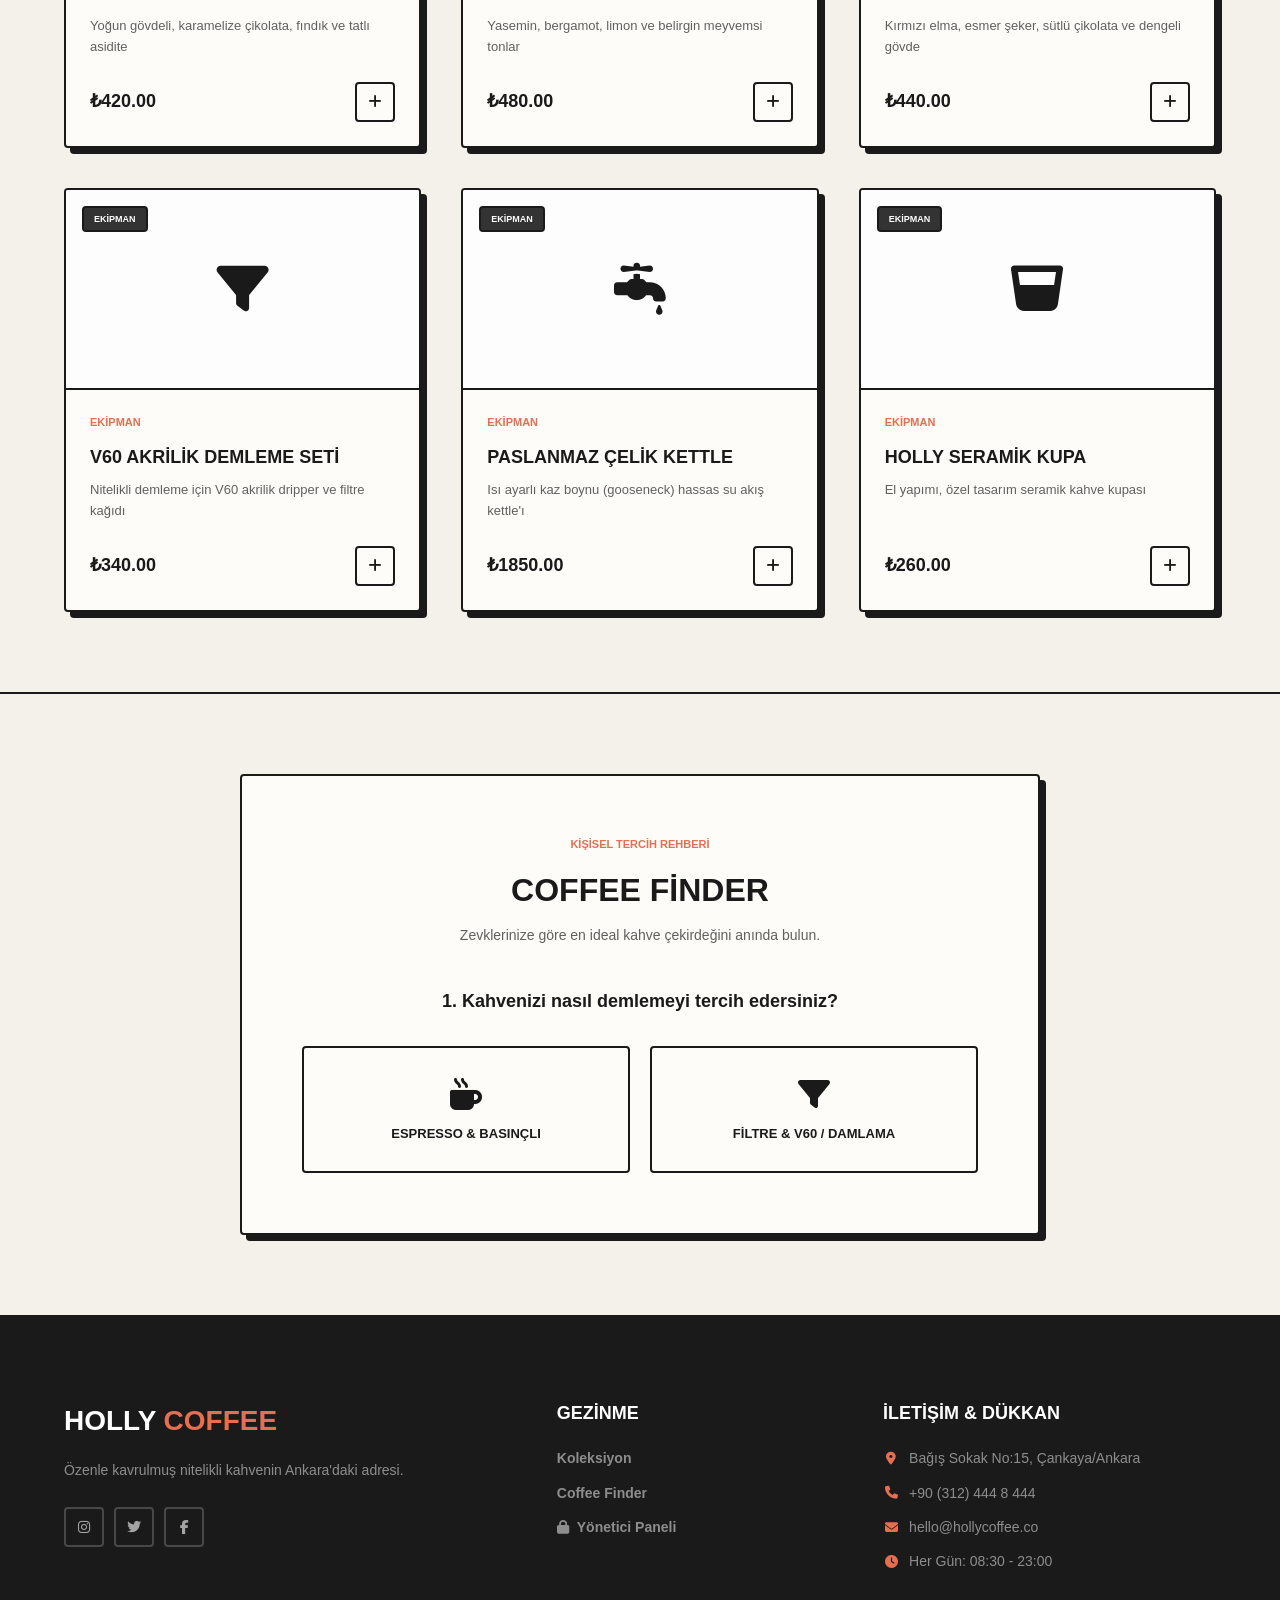
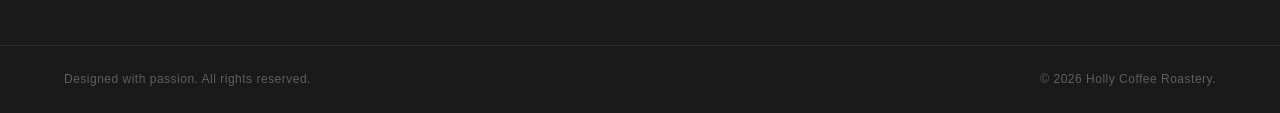
==== commit 28ccbc25: "Add files via upload" ====
--- a/index.html
+++ b/index.html
@@ -3,440 +3,595 @@
 <head>
     <meta charset="UTF-8">
     <meta name="viewport" content="width=device-width, initial-scale=1.0">
-    <title>Holly Coffee Roastery - Tasarım Portalı</title>
+    <title>Holly Coffee Roastery | Kyoto Bauhaus Storefront</title>
     <!-- Google Fonts -->
     <link rel="preconnect" href="https://fonts.googleapis.com">
     <link rel="preconnect" href="https://fonts.gstatic.com" crossorigin>
-    <link href="https://fonts.googleapis.com/css2?family=Cormorant+Garamond:ital,wght@0,400;0,600;0,700;1,400&family=Jost:wght@300;400;500;600;700&display=swap" rel="stylesheet">
+    <link href="https://fonts.googleapis.com/css2?family=Plus+Jakarta+Sans:wght@400;500;600;700;800&family=Syne:wght@700;800&display=swap" rel="stylesheet">
     <!-- FontAwesome Icons -->
     <link rel="stylesheet" href="https://cdnjs.cloudflare.com/ajax/libs/font-awesome/6.4.0/css/all.min.css">
-    
-    <style>
-        :root {
-            --bg-color: #faf6f0;
-            --text-color: #2a1c0f;
-            --primary-blue: #b8c5e2;
-            --primary-pink: #fbcbc9;
-            --charcoal: #2a1c0f;
-            --white: #ffffff;
-            --border-color: rgba(42, 28, 15, 0.08);
-            --transition: all 0.5s cubic-bezier(0.16, 1, 0.3, 1);
-            --font-heading: 'Cormorant Garamond', serif;
-            --font-body: 'Jost', sans-serif;
-            --gold: #b8925a;
-        }
-
-        * {
-            margin: 0;
-            padding: 0;
-            box-sizing: border-box;
-        }
-
-        html {
-            overflow-x: hidden;
-            width: 100%;
-        }
-
-        body {
-            background-color: var(--bg-color);
-            color: var(--text-color);
-            font-family: var(--font-body);
-            line-height: 1.6;
-            min-height: 100vh;
-            display: flex;
-            flex-direction: column;
-            justify-content: space-between;
-            position: relative;
-            overflow-x: hidden;
-        }
-
-        /* Abstract Soft Blobs */
-        body::before {
-            content: '';
-            position: absolute;
-            top: -10%;
-            left: -10%;
-            width: 60vw;
-            height: 60vw;
-            border-radius: 50%;
-            background: radial-gradient(circle, rgba(184, 197, 226, 0.25) 0%, transparent 70%);
-            z-index: -1;
-            filter: blur(100px);
-        }
-
-        body::after {
-            content: '';
-            position: absolute;
-            bottom: -10%;
-            right: -10%;
-            width: 50vw;
-            height: 50vw;
-            border-radius: 50%;
-            background: radial-gradient(circle, rgba(251, 203, 201, 0.35) 0%, transparent 70%);
-            z-index: -1;
-            filter: blur(100px);
-        }
-
-        .container {
-            width: 100%;
-            max-width: 1300px;
-            margin: 0 auto;
-            padding: 0 32px;
-        }
-
-        /* Header */
-        header {
-            padding: 50px 0 30px;
-            text-align: center;
-            border-bottom: 1px solid var(--border-color);
-            background-color: rgba(250, 246, 240, 0.6);
-            backdrop-filter: blur(20px);
-            z-index: 10;
-        }
-
-        .logo-area {
-            display: flex;
-            align-items: center;
-            justify-content: center;
-            gap: 14px;
-            margin-bottom: 16px;
-        }
-
-        .logo-img {
-            height: 48px;
-            width: auto;
-            filter: drop-shadow(0 4px 8px rgba(0,0,0,0.05));
-        }
-
-        .brand-title {
-            font-family: var(--font-heading);
-            font-size: 38px;
-            font-weight: 600;
-            letter-spacing: 1px;
-            color: var(--charcoal);
-        }
-
-        .brand-title span {
-            color: var(--gold);
-            font-weight: 300;
-            font-style: italic;
-        }
-
-        .portal-subtitle {
-            font-size: 15px;
-            color: #6e5e50;
-            max-width: 680px;
-            margin: 0 auto;
-            font-weight: 400;
-            line-height: 1.8;
-        }
-
-        /* Main Grid */
-        main {
-            flex-grow: 1;
-            padding: 60px 0 90px;
-        }
-
-        .grid-options {
-            display: grid;
-            grid-template-columns: repeat(auto-fit, minmax(280px, 1fr));
-            gap: 24px;
-            width: 100%;
-        }
-
-        /* Option Card */
-        .option-card {
-            background-color: rgba(255, 255, 255, 0.6);
-            border: 1px solid rgba(42, 28, 15, 0.06);
-            border-radius: 16px;
-            padding: 40px;
-            display: flex;
-            flex-direction: column;
-            justify-content: space-between;
-            box-shadow: 0 10px 30px rgba(42, 28, 15, 0.02);
-            transition: var(--transition);
-            backdrop-filter: blur(10px);
-        }
-
-        .option-card:hover {
-            transform: translateY(-6px);
-            background-color: rgba(255, 255, 255, 0.95);
-            box-shadow: 0 20px 40px rgba(42, 28, 15, 0.08);
-            border-color: rgba(42, 28, 15, 0.15);
-        }
-
-        .option-badge {
-            align-self: flex-start;
-            padding: 5px 12px;
-            border-radius: 30px;
-            font-size: 10px;
-            font-weight: 600;
-            text-transform: uppercase;
-            letter-spacing: 1.5px;
-            margin-bottom: 24px;
-        }
-
-        .badge-blue { background-color: #e2e8f5; color: #3b5280; }
-        .badge-pink { background-color: #fce3e2; color: #8c4b49; }
-        .badge-dark-gold { background-color: #ebdcb9; color: #856a34; }
-        .badge-kyoto { background-color: #ebdcd6; color: #b0503a; }
-
-        .option-title {
-            font-family: var(--font-heading);
-            font-size: 28px;
-            font-weight: 600;
-            color: var(--charcoal);
-            margin-bottom: 12px;
-        }
-
-        .option-desc {
-            font-size: 14px;
-            color: #6e5e50;
-            margin-bottom: 30px;
-            min-height: 66px;
-            line-height: 1.7;
-        }
-
-        .feature-list {
-            list-style: none;
-            margin-bottom: 36px;
-            border-top: 1px solid var(--border-color);
-            padding-top: 24px;
-        }
-
-        .feature-list li {
-            font-size: 13.5px;
-            color: #5c4d40;
-            margin-bottom: 12px;
-            display: flex;
-            align-items: center;
-            gap: 10px;
-        }
-
-        .feature-list li i {
-            color: var(--gold);
-            font-size: 12px;
-        }
-
-        /* Buttons */
-        .btn-go {
-            display: flex;
-            align-items: center;
-            justify-content: center;
-            gap: 10px;
-            padding: 14px 24px;
-            border-radius: 8px;
-            font-family: var(--font-body);
-            font-size: 13px;
-            font-weight: 600;
-            text-decoration: none;
-            color: var(--white);
-            background-color: var(--charcoal);
-            border: 1px solid var(--charcoal);
-            transition: var(--transition);
-            cursor: pointer;
-            letter-spacing: 0.5px;
-        }
-
-        .btn-go:hover {
-            background-color: transparent;
-            color: var(--charcoal);
-            transform: translateY(-2px);
-        }
-
-        /* Bottom Tech Row */
-        .portal-features {
-            background-color: rgba(255, 255, 255, 0.4);
-            border: 1px solid var(--border-color);
-            border-radius: 12px;
-            padding: 24px;
-            margin-top: 48px;
-            text-align: center;
-            backdrop-filter: blur(8px);
-        }
-
-        .portal-features h4 {
-            font-family: var(--font-heading);
-            font-size: 19px;
-            font-weight: 600;
-            margin-bottom: 14px;
-        }
-
-        .features-row {
-            display: flex;
-            justify-content: center;
-            gap: 32px;
-            flex-wrap: wrap;
-        }
-
-        .feature-item {
-            font-size: 13px;
-            color: #6e5e50;
-            display: flex;
-            align-items: center;
-            gap: 8px;
-            font-weight: 500;
-        }
-
-        .feature-item i {
-            color: var(--gold);
-        }
-
-        /* Footer */
-        footer {
-            padding: 40px 0;
-            border-top: 1px solid var(--border-color);
-            background-color: rgba(255, 255, 255, 0.2);
-            text-align: center;
-            font-size: 13px;
-            color: #8c7d70;
-        }
-
-        .footer-address {
-            margin-bottom: 8px;
-            display: flex;
-            align-items: center;
-            justify-content: center;
-            gap: 8px;
-        }
-
-        @media (max-width: 991px) {
-            .grid-options {
-                grid-template-columns: 1fr;
-            }
-            main {
-                padding: 40px 0 60px;
-            }
-            .option-card {
-                padding: 30px;
-            }
-        }
-        @media (max-width: 576px) {
-            header p {
-                font-size: 15px;
-                padding: 0 10px;
-            }
-        }
-    </style>
+    <link rel="stylesheet" href="style.css">
+    <!-- Favicon -->
+    <link rel="icon" type="image/png" href="favicon.png?v=4">
+    <link rel="shortcut icon" type="image/png" href="favicon.png?v=4">
 </head>
-<body>
-
-    <!-- Header -->
-    <header>
-        <div class="container">
-            <div class="logo-area">
-                <img src="kahve-firmasi-demo/logo.png" alt="Holly Mascot" class="logo-img">
-                <h1 class="brand-title">holly <span>COFFEE</span></h1>
-            </div>
-            <p class="portal-subtitle">Kullanıcı deneyimi ve arayüz alternatiflerimiz. Markanıza en uygun stili seçip canlı sunuma başlayabilirsiniz.</p>
+<body class="theme-kyoto-terracotta">
+    <!-- Master Storefront Wrapper -->
+    <div id="storefront-wrapper">
+        <!-- Bauhaus Header -->
+        <header class="main-header">
+            <div class="header-container">
+                <!-- Brand logo area -->
+                <div class="header-brand">
+                    <img src="logo.png" alt="Holly Mascot" class="header-mascot">
+                    <a href="#" class="header-title" onclick="event.preventDefault();">holly <span>COFFEE</span></a>
+                </div>
+
+                <!-- Main Navigation Links -->
+                <button class="mobile-menu-btn" onclick="document.body.classList.toggle('mobile-menu-active')">☰</button>
+                <nav class="main-nav">
+                    <a href="#hikayemiz" class="nav-link">Hikayemiz</a>
+                    <a href="#kahveler" class="nav-link">Kahvelerimiz</a>
+                    <a href="#quiz-sec" class="nav-link">Kahve Bulucu</a>
+                    <a href="#iletisim" class="nav-link">Bize Ulaşın</a>
+                </nav>
+
+                <!-- Actions (User & Cart) -->
+                <div class="header-actions">
+                    <!-- Elegant theme switch -->
+                    <button class="action-trigger-btn" id="theme-toggle-btn" title="Tema Değiştir">
+                        <i class="fa-solid fa-arrows-rotate"></i>
+                    </button>
+
+                    <!-- Customer Account Dropdown Menu -->
+                    <div class="user-menu-container">
+                        <button class="action-trigger-btn" id="user-portal-btn" title="Müşteri Portalı">
+                            <i class="fa-regular fa-user"></i>
+                            <span id="user-display-name">Profil</span>
+                        </button>
+                        <!-- Dropdown menu content -->
+                        <div class="user-dropdown" id="user-dropdown-menu" style="display: none;">
+                            <div class="dropdown-header">Üye İşlemleri</div>
+                            <button class="dropdown-item" id="user-orders-btn"><i class="fa-solid fa-box"></i> Siparişlerim</button>
+                            <button class="dropdown-item" id="user-logout-btn"><i class="fa-solid fa-arrow-right-from-bracket"></i> Çıkış</button>
+                        </div>
+                    </div>
+
+                    <!-- Cart Bag Trigger -->
+                    <button class="action-trigger-btn cart-badge-pill" id="cart-open-btn" title="Alışveriş Sepeti">
+                        <i class="fa-solid fa-bag-shopping"></i>
+                        <span class="cart-count">0</span>
+                    </button>
+                </div>
+            </div>
+        </header>
+
+        <!-- Kyoto Hero Section -->
+        <section class="hero-section">
+            <div class="hero-container container">
+                <div class="hero-content">
+                    <span class="hero-tagline">100% ARABICA • KYOTO STYLE</span>
+                    <h1 class="hero-title">Sadelikte Gizlenmiş Kusursuz Kahve</h1>
+                    <p class="hero-desc">Minimalist Japon felsefesiyle kavrulmuş çekirdekler. Her yudumda sadelik ve dengeli lezzet profilleri.</p>
+                    <div class="hero-buttons">
+                        <a href="#kahveler" class="btn btn-primary">Keşfet <i class="fa-solid fa-arrow-right"></i></a>
+                        <a href="#quiz-sec" class="btn btn-secondary">Coffee Finder <i class="fa-solid fa-compass"></i></a>
+                    </div>
+                </div>
+                <!-- Bauhaus spinning label & Mascot area -->
+                <div class="hero-image-area">
+                    <div class="mascot-frame">
+                        <div class="rotating-emblem">
+                            <svg viewBox="0 0 100 100" width="100%" height="100%">
+                                <path id="text-path" d="M 50,50 m -35,0 a 35,35 0 1,1 70,0 a 35,35 0 1,1 -70,0" fill="none"></path>
+                                <text>
+                                    <textPath href="#text-path" startOffset="0%">• SPECIALTY COFFEE • HOLLY ROASTERY</textPath>
+                                </text>
+                            </svg>
+                        </div>
+                        <img src="logo.png" alt="Holly Mascot Illustration" class="brand-illustration-img">
+                    </div>
+                </div>
+            </div>
+        </section>
+
+        <!-- Heritage Story Section -->
+        <section class="story-section" id="hikayemiz">
+            <div class="story-container container">
+                <div class="story-grid">
+                    <div class="story-content-block">
+                        <span class="story-pretitle">ATÖLYEMİZ</span>
+                        <h2 class="story-title">Ankara'dan Nitelikli Kahve Deneyimi</h2>
+                        <div class="editorial-divider"></div>
+                        <p class="story-desc">Ankara Çankaya'daki Bağış Sokak No:15 adresinde yer alan küçük atölyemizde, dünyanın en nadide çekirdeklerini el yapımı profillerle işliyoruz.</p>
+                        <p class="story-desc">Kahveye duyduğumuz tutku, her pakette tazelik ve dengeli bir gövde olarak fincanınıza taşınır.</p>
+                    </div>
+                    <div class="story-graphics">
+                        <div class="bauhaus-box-graphic">
+                            <span class="emblem-number">15</span>
+                            <p>Bağış Sokak / Ankara</p>
+                        </div>
+                    </div>
+                </div>
+            </div>
+        </section>
+
+        <!-- Products Catalog -->
+        <section class="shop-section" id="kahveler">
+            <div class="shop-container container">
+                <div class="shop-header">
+                    <h2 class="section-title">Koleksiyon</h2>
+                    <!-- Category switches styled as tactile switches -->
+                    <div class="shop-filters">
+                        <button class="filter-btn active" data-category="all">Tümü</button>
+                        <button class="filter-btn" data-category="espresso">Espresso</button>
+                        <button class="filter-btn" data-category="filtre">Filtre</button>
+                        <button class="filter-btn" data-category="ekipman">Ekipman</button>
+                    </div>
+                </div>
+
+                <!-- Products Grid -->
+                <div class="products-grid" id="storefront-products-grid">
+                    <!-- Dynamic products rendered here -->
+                </div>
+            </div>
+        </section>
+
+        <!-- Coffee preference finder quiz -->
+        <section class="quiz-section" id="quiz-sec">
+            <div class="quiz-container container">
+                <div class="quiz-card">
+                    <div class="quiz-header">
+                        <span class="quiz-badge">KİŞİSEL TERCİH REHBERİ</span>
+                        <h2>Coffee Finder</h2>
+                        <p>Zevklerinize göre en ideal kahve çekirdeğini anında bulun.</p>
+                    </div>
+
+                    <!-- Step 1 -->
+                    <div class="quiz-step active" id="quiz-step-1" data-step="1">
+                        <h3>1. Kahvenizi nasıl demlemeyi tercih edersiniz?</h3>
+                        <div class="quiz-options-grid">
+                            <button class="quiz-opt-btn" data-value="espresso">
+                                <i class="fa-solid fa-mug-hot"></i>
+                                <span>Espresso & Basınçlı</span>
+                            </button>
+                            <button class="quiz-opt-btn" data-value="filtre">
+                                <i class="fa-solid fa-filter"></i>
+                                <span>Filtre & V60 / Damlama</span>
+                            </button>
+                        </div>
+                    </div>
+
+                    <!-- Step 2 -->
+                    <div class="quiz-step" id="quiz-step-2" data-step="2">
+                        <h3>2. Damak tadınızda hangi aromalar ön plandadır?</h3>
+                        <div class="quiz-options-grid">
+                            <button class="quiz-opt-btn" data-value="meyve">
+                                <i class="fa-solid fa-lemon"></i>
+                                <span>Meyvemsi & Çiçeksi Notalar</span>
+                            </button>
+                            <button class="quiz-opt-btn" data-value="cikolata">
+                                <i class="fa-solid fa-cookie"></i>
+                                <span>Çikolata, Fındık & Karamel</span>
+                            </button>
+                            <button class="quiz-opt-btn" data-value="dengeli">
+                                <i class="fa-solid fa-scale-balanced"></i>
+                                <span>Dengeli & Klasik Tatlar</span>
+                            </button>
+                        </div>
+                    </div>
+
+                    <!-- Step 3 (Recommendations results) -->
+                    <div class="quiz-step-result" id="quiz-result">
+                        <div class="result-celebration">
+                            <i class="fa-solid fa-award"></i>
+                            <h3>Eşleşme Bulundu!</h3>
+                            <p>Damak tadınıza en uygun özel çekirdeğimiz:</p>
+                        </div>
+                        <div id="recommended-product-card">
+                            <!-- Match injects here -->
+                        </div>
+                        <button class="btn btn-secondary mt-4" id="quiz-restart-btn">Yeniden Çöz <i class="fa-solid fa-rotate-left"></i></button>
+                    </div>
+                </div>
+            </div>
+        </section>
+
+        <!-- Footer -->
+        <footer class="main-footer" id="iletisim">
+            <div class="footer-container container">
+                <div class="footer-brand">
+                    <div class="footer-logo">holly <span>COFFEE</span></div>
+                    <p class="footer-tagline">Özenle kavrulmuş nitelikli kahvenin Ankara'daki adresi.</p>
+                    <div class="footer-socials">
+                        <a href="#" onclick="event.preventDefault();"><i class="fa-brands fa-instagram"></i></a>
+                        <a href="#" onclick="event.preventDefault();"><i class="fa-brands fa-twitter"></i></a>
+                        <a href="#" onclick="event.preventDefault();"><i class="fa-brands fa-facebook-f"></i></a>
+                    </div>
+                </div>
+                <div class="footer-nav">
+                    <h4>Gezinme</h4>
+                    <ul>
+                        <li><a href="#shop-sec">Koleksiyon</a></li>
+                        <li><a href="#quiz-sec">Coffee Finder</a></li>
+                        <li><a href="#" id="admin-footer-link"><i class="fa-solid fa-lock"></i> Yönetici Paneli</a></li>
+                    </ul>
+                </div>
+                <div class="footer-contact">
+                    <h4>İletişim & Dükkan</h4>
+                    <p><i class="fa-solid fa-location-dot"></i> Bağış Sokak No:15, Çankaya/Ankara</p>
+                    <p><i class="fa-solid fa-phone"></i> +90 (312) 444 8 444</p>
+                    <p><i class="fa-solid fa-envelope"></i> hello@hollycoffee.co</p>
+                    <p><i class="fa-solid fa-clock"></i> Her Gün: 08:30 - 23:00</p>
+                </div>
+            </div>
+            <div class="footer-bottom">
+                <div class="footer-bottom-container container">
+                    <span>Designed with passion. All rights reserved.</span>
+                    <span>&copy; 2026 Holly Coffee Roastery.</span>
+                </div>
+            </div>
+        </footer>
+    </div>
+
+    <!-- Client Orders Log History Modal -->
+    <div class="modal-backdrop" id="customer-orders-modal" style="display: none;">
+        <div class="modal-card customer-orders-modal-card">
+            <button class="modal-close-btn" id="modal-close-btn-orders">&times;</button>
+            <div class="modal-header">
+                <h3 class="modal-title">Geçmiş Siparişlerim</h3>
+                <p class="modal-subtitle">Daha önce vermiş olduğunuz siparişlerin durumunu inceleyin.</p>
+            </div>
+            <div class="table-container">
+                <table class="admin-table">
+                    <thead>
+                        <tr>
+                            <th>Sipariş ID</th>
+                            <th>Tarih</th>
+                            <th>Ürünler</th>
+                            <th>Toplam</th>
+                            <th>Durum</th>
+                        </tr>
+                    </thead>
+                    <tbody id="customer-orders-history-tbody">
+                        <!-- Dynamic rows inject here -->
+                    </tbody>
+                </table>
+            </div>
         </div>
-    </header>
-
-    <!-- Selection Grid -->
-    <main>
-        <div class="container">
-            <div class="grid-options">
-                
-                <!-- Option 1 Card -->
-                <div class="option-card">
-                    <div>
-                        <span class="option-badge badge-blue">Seçenek 1</span>
-                        <h2 class="option-title">Playful Neobrutalism</h2>
-                        <p class="option-desc">Kalın dış çizgiler, düz dolgulu gölgeler ve canlı hatlarla tasarlanmış eğlenceli ve dinamik kullanıcı deneyimi.</p>
-                        
-                        <ul class="feature-list">
-                            <li><i class="fa-solid fa-circle-check"></i> Kalın gölgeli buton ve kart tasarımları</li>
-                            <li><i class="fa-solid fa-circle-check"></i> Canlı ve dinamik kategori filtresi</li>
-                            <li><i class="fa-solid fa-circle-check"></i> Neobrutalist kahve bulucu anketi</li>
-                        </ul>
-                    </div>
-                    
-                    <a href="kahve-firmasi-demo/index.html" class="btn-go">
-                        1. Seçeneği İncele <i class="fa-solid fa-arrow-right"></i>
-                    </a>
-                </div>
-
-                <!-- Option 2 Card -->
-                <div class="option-card">
-                    <div>
-                        <span class="option-badge badge-pink">Seçenek 2</span>
-                        <h2 class="option-title">Minimalist Editorial</h2>
-                        <p class="option-desc">İnce 1px çizgiler, şık bej/pembe temalar, zarif tipografi ve akıcı mikro animasyonlar içeren premium butik kahve deneyimi.</p>
-                        
-                        <ul class="feature-list">
-                            <li><i class="fa-solid fa-circle-check"></i> İnce çizgili ve modern şeffaf kart düzeni</li>
-                            <li><i class="fa-solid fa-circle-check"></i> Buzlu cam detaylı sepet çekmecesi</li>
-                            <li><i class="fa-solid fa-circle-check"></i> Zarif ve lüks tasarımlı kahve bulucu rehberi</li>
-                        </ul>
-                    </div>
-                    
-                    <a href="kahve-firmasi-demo-alt/index.html" class="btn-go">
-                        2. Seçeneği İncele <i class="fa-solid fa-arrow-right"></i>
-                    </a>
-                </div>
-
-                <!-- Option 3 Card -->
-                <div class="option-card">
-                    <div>
-                        <span class="option-badge badge-dark-gold">Seçenek 3</span>
-                        <h2 class="option-title">Grand Reserve</h2>
-                        <p class="option-desc">Serif yazı karakteri, lüks bej, pastel pembe ve mavi vurgular ile donatılmış, tam kapsamlı e-ticaret özelliklerine sahip en gelişmiş sürüm.</p>
-                        
-                        <ul class="feature-list">
-                            <li><i class="fa-solid fa-circle-check"></i> Tam fonksiyonel sepet &amp; ödeme sistemi</li>
-                            <li><i class="fa-solid fa-circle-check"></i> Detaylı ürün popupları &amp; yorumlar</li>
-                            <li><i class="fa-solid fa-circle-check"></i> Gelişmiş admin &amp; analiz paneli</li>
-                        </ul>
-                    </div>
-                    
-                    <a href="kahve-firmasi-demo-3/index.html" class="btn-go">
-                        3. Seçeneği İncele <i class="fa-solid fa-arrow-right"></i>
-                    </a>
-                </div>
-
-                <!-- Option 4 Card -->
-                <div class="option-card">
-                    <div>
-                        <span class="option-badge badge-kyoto">Seçenek 4</span>
-                        <h2 class="option-title">Kyoto Bauhaus</h2>
-                        <p class="option-desc">Terracotta &amp; Sage toprak tonları, kalın siyah çerçeveler ve retro-asimetrik Japon tasarım dili.</p>
-                        
-                        <ul class="feature-list">
-                            <li><i class="fa-solid fa-circle-check"></i> Terracotta ve Adaçayı Yeşili retro teması</li>
-                            <li><i class="fa-solid fa-circle-check"></i> Bauhaus asimetrisi ve kalın dış konturlar</li>
-                            <li><i class="fa-solid fa-circle-check"></i> Syne bold yazı tipi ile güçlü tipografi</li>
-                        </ul>
-                    </div>
-                    
-                    <a href="kahve-firmasi-demo-4/index.html" class="btn-go">
-                        4. Seçeneği İncele <i class="fa-solid fa-arrow-right"></i>
-                    </a>
-                </div>
-
-            </div>
-
-            <!-- Portal Features list -->
-            <div class="portal-features">
-                <h4>Ortak Sistem Entegrasyonları</h4>
-                <div class="features-row">
-                    <span class="feature-item"><i class="fa-solid fa-user-gear"></i> Canlı Yönetici Paneli</span>
-                    <span class="feature-item"><i class="fa-solid fa-cart-shopping"></i> Dinamik Alışveriş Sepeti</span>
-                    <span class="feature-item"><i class="fa-solid fa-compass"></i> Kahve Anketi Öneri Motoru</span>
-                </div>
+    </div>
+
+    <!-- Shopping Cart Drawer -->
+    <div class="cart-drawer-overlay" id="cart-drawer-backdrop" style="display: none;">
+        <div class="cart-drawer">
+            <div class="cart-drawer-header">
+                <h3>Sepetiniz (<span class="cart-count-drawer">0</span>)</h3>
+                <button class="cart-drawer-close" id="cart-close-btn">&times;</button>
+            </div>
+
+            <!-- Cart Items Container -->
+            <div class="cart-drawer-body" id="cart-items-container">
+                <!-- Dynamic items inject here -->
+            </div>
+
+            <!-- Cart Drawer Footer -->
+            <div class="cart-drawer-footer">
+                <div class="cart-subtotal">
+                    <span>Ara Toplam:</span>
+                    <span id="cart-subtotal-value">₺0.00</span>
+                </div>
+                <button class="btn btn-primary w-100" id="cart-checkout-btn">Satın Al (Ödemeye Geç) <i class="fa-solid fa-credit-card"></i></button>
             </div>
         </div>
-    </main>
-
-    <!-- Footer -->
-    <footer>
-        <div class="container">
-            <div class="footer-address">
-                <i class="fa-solid fa-location-dot"></i>
-                <span>Bağış Sokak No:15, Çankaya / Ankara</span>
-            </div>
-            <p>&copy; 2026 Holly Coffee Roastery. Tüm hakları saklıdır.</p>
+    </div>
+
+    <!-- Client Login / Register Modal -->
+    <div class="modal-backdrop" id="user-portal-modal" style="display: none;">
+        <div class="modal-card">
+            <button class="modal-close-btn" id="modal-close-btn-user">&times;</button>
+            <div class="modal-header">
+                <h3 class="modal-title" id="user-modal-title">Giriş Yap</h3>
+                <p class="modal-subtitle">Nitelikli kahve deneyimine üye portalınızla devam edin.</p>
+            </div>
+            
+            <!-- Login Form -->
+            <form id="customer-login-form">
+                <div class="form-group">
+                    <label for="customer-email">E-posta</label>
+                    <input type="email" id="customer-email" value="user@holly.coffee" required>
+                </div>
+                <div class="form-group">
+                    <label for="customer-password">Şifre</label>
+                    <input type="password" id="customer-password" value="user" required>
+                </div>
+                <div id="customer-login-error" class="error-text" style="display: none;">Geçersiz e-posta veya şifre!</div>
+                <button type="submit" class="btn btn-primary w-100">Giriş Yap</button>
+                <p class="form-switch-text mt-3">Hesabınız yok mu? <a href="#" id="switch-to-register">Kayıt Olun</a></p>
+            </form>
+
+            <!-- Register Form (Hidden initially) -->
+            <form id="customer-register-form" style="display: none;">
+                <div class="form-group">
+                    <label for="register-name">Ad Soyad</label>
+                    <input type="text" id="register-name" placeholder="Ahmet Yılmaz" required>
+                </div>
+                <div class="form-group">
+                    <label for="register-email">E-posta</label>
+                    <input type="email" id="register-email" placeholder="user@holly.coffee" required>
+                </div>
+                <div class="form-group">
+                    <label for="register-password">Şifre</label>
+                    <input type="password" id="register-password" required>
+                </div>
+                <div class="form-group">
+                    <label for="register-phone">Telefon</label>
+                    <input type="text" id="register-phone" placeholder="0555 555 55 55" required>
+                </div>
+                <div class="form-group">
+                    <label for="register-address">Adres</label>
+                    <textarea id="register-address" rows="2" placeholder="Adresinizi yazın..." required></textarea>
+                </div>
+                <button type="submit" class="btn btn-primary w-100">Kayıt Ol & Giriş Yap</button>
+                <p class="form-switch-text mt-3">Zaten üye misiniz? <a href="#" id="switch-to-login">Giriş Yapın</a></p>
+            </form>
         </div>
-    </footer>
-
+    </div>
+
+    <!-- Checkout Multi-Step Wizard Modal -->
+    <div class="modal-backdrop" id="checkout-modal" style="display: none;">
+        <div class="modal-card checkout-modal-card">
+            <button class="modal-close-btn" id="modal-close-btn-checkout">&times;</button>
+            
+            <!-- Wizard Steps Progress Bar -->
+            <div class="checkout-steps">
+                <div class="progress-step active" id="step-dot-1">1. Adres</div>
+                <div class="progress-step" id="step-dot-2">2. Ödeme</div>
+                <div class="progress-step" id="step-dot-3">3. Sonuç</div>
+            </div>
+
+            <div class="checkout-modal-body">
+                <!-- Panel 1: Shipping Address -->
+                <div class="checkout-form-panel" id="checkout-panel-1">
+                    <h3>Teslimat Bilgileri</h3>
+                    <form id="checkout-address-form">
+                        <div class="form-grid">
+                            <div class="form-group">
+                                <label for="checkout-name">Alıcı Ad Soyad</label>
+                                <input type="text" id="checkout-name" required>
+                            </div>
+                            <div class="form-group">
+                                <label for="checkout-phone">Telefon Numarası</label>
+                                <input type="text" id="checkout-phone" placeholder="05XX XXX XX XX" required>
+                            </div>
+                            <div class="form-group full-width">
+                                <label for="checkout-address">Teslimat Adresi</label>
+                                <textarea id="checkout-address" rows="3" required></textarea>
+                            </div>
+                        </div>
+                        <div class="checkout-actions-row">
+                            <span>Sipariş Tutarı: <strong id="checkout-total-val">₺0.00</strong></span>
+                            <button type="submit" class="btn btn-primary">Ödemeye İlerle <i class="fa-solid fa-arrow-right"></i></button>
+                        </div>
+                    </form>
+                </div>
+
+                <!-- Panel 2: Credit Card Payment Info -->
+                <div class="checkout-form-panel" id="checkout-panel-2" style="display: none;">
+                    <h3>Ödeme Bilgileri</h3>
+                    <form id="checkout-payment-form">
+                        <div class="form-grid">
+                            <div class="form-group full-width">
+                                <label for="checkout-card-name">Kart Sahibinin Adı</label>
+                                <input type="text" id="checkout-card-name" placeholder="Kart üzerindeki isim" required>
+                            </div>
+                            <div class="form-group full-width">
+                                <label for="checkout-card-number">Kart Numarası</label>
+                                <input type="text" id="checkout-card-number" placeholder="4543 **** **** ****" maxlength="19" required>
+                            </div>
+                            <div class="form-group">
+                                <label for="checkout-card-expiry">Son Kullanma (AA/YY)</label>
+                                <input type="text" id="checkout-card-expiry" placeholder="12/28" maxlength="5" required>
+                            </div>
+                            <div class="form-group">
+                                <label for="checkout-card-cvv">Güvenlik Kodu (CVV)</label>
+                                <input type="password" id="checkout-card-cvv" placeholder="***" maxlength="3" required>
+                            </div>
+                        </div>
+                        <div class="checkout-actions-row">
+                            <p style="font-size:11px; opacity:0.6; max-width:250px;">Ödemeniz 256-Bit SSL şifreleme altyapısıyla güvenle gerçekleştirilir.</p>
+                            <button type="submit" class="btn btn-primary">Siparişi Tamamla <i class="fa-solid fa-check"></i></button>
+                        </div>
+                    </form>
+                </div>
+
+                <!-- Panel 3: Order Success Result -->
+                <div class="checkout-form-panel" id="checkout-panel-3" style="display: none; text-align: center; padding: 40px 10px;">
+                    <div class="success-icon-badge">
+                        <i class="fa-solid fa-circle-check"></i>
+                    </div>
+                    <h2>Siparişiniz Alındı!</h2>
+                    <p style="opacity:0.8; margin-top:12px;">Sipariş Numaranız: <strong id="success-order-id">#HL-XXXXX</strong></p>
+                    <p style="font-size:14px; opacity:0.6; margin-top:8px;">Kahveniz Ankara atölyemizde özenle hazırlanıp kargoya teslim edilecektir.</p>
+                    <button class="btn btn-primary mt-4" id="checkout-success-close-btn" style="max-width:220px; margin:24px auto 0 auto;">Alışverişe Devam Et</button>
+                </div>
+            </div>
+        </div>
+    </div>
+
+    <!-- Admin Panel Control Layout -->
+    <div id="admin-login-wrapper" class="admin-page-container" style="display: none;">
+        <div class="admin-login-card">
+            <div class="admin-login-header">
+                <h2>Yönetici Girişi</h2>
+                <p class="login-subtitle">Mağaza fiyat yönetimi ve sipariş kontrol paneli.</p>
+            </div>
+            
+            <form id="admin-login-form">
+                <div class="form-group">
+                    <label for="admin-email">E-posta</label>
+                    <input type="email" id="admin-email" value="admin@holly.coffee" required>
+                </div>
+                <div class="form-group">
+                    <label for="admin-password">Şifre</label>
+                    <input type="password" id="admin-password" value="admin" required>
+                </div>
+                <div id="admin-login-error" class="error-text" style="display: none;">Hatalı yönetici bilgisi!</div>
+                <button type="submit" class="btn btn-primary w-100">Giriş Yap</button>
+            </form>
+            <button class="btn btn-secondary w-100 mt-3" id="back-to-store-btn-1"><i class="fa-solid fa-arrow-left"></i> Mağazaya Dön</button>
+        </div>
+    </div>
+
+    <!-- Admin Control Dashboard -->
+    <div id="admin-dashboard-wrapper" class="admin-dashboard-container" style="display: none;">
+        <!-- Left Sidebar Navigation -->
+        <aside class="admin-sidebar">
+            <div class="sidebar-brand">
+                <h3>holly admin</h3>
+                <span class="badge-admin">Kontrol</span>
+            </div>
+
+            <nav class="sidebar-nav">
+                <ul>
+                    <li class="active" data-tab="tab-analytics"><i class="fa-solid fa-chart-line"></i> Analitikler</li>
+                    <li data-tab="tab-orders"><i class="fa-solid fa-clipboard-list"></i> Siparişler</li>
+                    <li data-tab="tab-products"><i class="fa-solid fa-coffee-bean"></i> Ürün Yönetimi</li>
+                </ul>
+            </nav>
+
+            <div class="sidebar-footer">
+                <button class="btn btn-secondary w-100 btn-mini" id="back-to-store-btn-2">Mağazaya Dön</button>
+                <button class="btn btn-primary w-100 btn-mini mt-2" id="admin-logout-btn">Çıkış Yap</button>
+            </div>
+        </aside>
+
+        <!-- Right Content Main Area -->
+        <main class="admin-main">
+            <!-- Analytics Tab -->
+            <section class="dashboard-tab" id="tab-analytics">
+                <div class="dashboard-header">
+                    <h2>Genel Analitik Raporu</h2>
+                    <p>Mağazanızın anlık satış ve gelir performans grafikleri.</p>
+                </div>
+
+                <!-- Metrics Grid -->
+                <div class="analytics-cards-grid">
+                    <div class="analytics-card">
+                        <div class="card-icon"><i class="fa-solid fa-wallet"></i></div>
+                        <div>
+                            <div class="card-label">Toplam Gelir</div>
+                            <div class="card-value" id="stat-revenue">₺3,210.00</div>
+                        </div>
+                    </div>
+                    <div class="analytics-card">
+                        <div class="card-icon"><i class="fa-solid fa-box"></i></div>
+                        <div>
+                            <div class="card-label">Sipariş Sayısı</div>
+                            <div class="card-value" id="stat-orders">2</div>
+                        </div>
+                    </div>
+                    <div class="analytics-card">
+                        <div class="card-icon"><i class="fa-solid fa-basket-shopping"></i></div>
+                        <div>
+                            <div class="card-label">Ortalama Sepet</div>
+                            <div class="card-value" id="stat-avg">₺1,605.00</div>
+                        </div>
+                    </div>
+                </div>
+
+                <!-- Simulation Line Graph -->
+                <div class="chart-panel">
+                    <h3>Haftalık Satış Grafiği (Simüle Edilen)</h3>
+                    <div class="svg-chart-container">
+                        <svg viewBox="0 0 700 300" width="100%" height="240" class="analytics-svg-chart">
+                            <defs>
+                                <linearGradient id="chart-grad-terracotta" x1="0" y1="0" x2="0" y2="1">
+                                    <stop offset="0%" stop-color="#e76f51" stop-opacity="0.3"></stop>
+                                    <stop offset="100%" stop-color="#e76f51" stop-opacity="0"></stop>
+                                </linearGradient>
+                            </defs>
+                            <!-- Grid lines -->
+                            <line x1="50" y1="50" x2="650" y2="50" stroke="var(--border-color)" stroke-width="1"></line>
+                            <line x1="50" y1="125" x2="650" y2="125" stroke="var(--border-color)" stroke-width="1"></line>
+                            <line x1="50" y1="200" x2="650" y2="200" stroke="var(--border-color)" stroke-width="1"></line>
+                            <line x1="50" y1="250" x2="650" y2="250" stroke="var(--text-color)" stroke-opacity="0.2" stroke-width="2"></line>
+                            
+                            <!-- Graph Area & Path -->
+                            <path d="M 50,220 Q 150,150 250,190 T 450,110 T 650,80 L 650,250 L 50,250 Z" fill="url(#chart-grad-terracotta)"></path>
+                            <path d="M 50,220 Q 150,150 250,190 T 450,110 T 650,80" fill="none" stroke="#e76f51" stroke-width="4" stroke-linecap="round"></path>
+                            
+                            <!-- Value Markers -->
+                            <circle cx="50" cy="220" r="6" fill="var(--white)" stroke="#e76f51" stroke-width="3"></circle>
+                            <circle cx="250" cy="190" r="6" fill="var(--white)" stroke="#e76f51" stroke-width="3"></circle>
+                            <circle cx="450" cy="110" r="6" fill="var(--white)" stroke="#e76f51" stroke-width="3"></circle>
+                            <circle cx="650" cy="80" r="6" fill="var(--white)" stroke="#e76f51" stroke-width="3"></circle>
+                            
+                            <!-- Axes Labels -->
+                            <text x="50" y="275" fill="var(--text-color)" opacity="0.6" font-size="12" text-anchor="middle">Pzt</text>
+                            <text x="150" y="275" fill="var(--text-color)" opacity="0.6" font-size="12" text-anchor="middle">Sal</text>
+                            <text x="250" y="275" fill="var(--text-color)" opacity="0.6" font-size="12" text-anchor="middle">Çar</text>
+                            <text x="350" y="275" fill="var(--text-color)" opacity="0.6" font-size="12" text-anchor="middle">Per</text>
+                            <text x="450" y="275" fill="var(--text-color)" opacity="0.6" font-size="12" text-anchor="middle">Cum</text>
+                            <text x="550" y="275" fill="var(--text-color)" opacity="0.6" font-size="12" text-anchor="middle">Cmt</text>
+                            <text x="650" y="275" fill="var(--text-color)" opacity="0.6" font-size="12" text-anchor="middle">Paz</text>
+                        </svg>
+                    </div>
+                </div>
+            </section>
+
+            <!-- Orders Tab -->
+            <section class="dashboard-tab" id="tab-orders" style="display: none;">
+                <div class="dashboard-header">
+                    <h2>Müşteri Siparişleri</h2>
+                    <p>Simüle edilen dükkandan verilmiş siparişlerin anlık kaydı.</p>
+                </div>
+                <div class="table-container">
+                    <table class="admin-table">
+                        <thead>
+                            <tr>
+                                <th>Sipariş ID</th>
+                                <th>Müşteri</th>
+                                <th>Adres / Tel</th>
+                                <th>Ürünler</th>
+                                <th>Toplam</th>
+                                <th>Durum</th>
+                            </tr>
+                        </thead>
+                        <tbody id="admin-orders-tbody">
+                            <!-- Dynamic Orders inject here -->
+                        </tbody>
+                    </table>
+                </div>
+            </section>
+
+            <!-- Products Tab -->
+            <section class="dashboard-tab" id="tab-products" style="display: none;">
+                <div class="dashboard-header">
+                    <h2>Mağaza Ürün Yönetimi</h2>
+                    <p>Fiyat güncellemeleri anında müşteri storefrontuna yansır.</p>
+                </div>
+                <div class="table-container">
+                    <table class="admin-table">
+                        <thead>
+                            <tr>
+                                <th>Görsel</th>
+                                <th>Ürün Adı</th>
+                                <th>Kategori</th>
+                                <th>Kavrum</th>
+                                <th>Fiyat (TL)</th>
+                                <th>İşlemler</th>
+                            </tr>
+                        </thead>
+                        <tbody id="admin-products-tbody">
+                            <!-- Dynamic Products list inject here -->
+                        </tbody>
+                    </table>
+                </div>
+            </section>
+        </main>
+    </div>
+
+    <!-- Core Script Link -->
+    <script src="app.js"></script>
 </body>
 </html>
--- a/style.css
+++ b/style.css
@@ -0,0 +1,1777 @@
+/* Holly Coffee Roastery - Option 4: Kyoto Bauhaus CSS */
+
+:root {
+    --font-heading: 'Syne', sans-serif;
+    --font-body: 'Plus Jakarta Sans', sans-serif;
+    
+    --bg-color: #f4f1ea;
+    --card-bg: #fdfcf9;
+    --text-color: #1a1a1a;
+    --text-muted: #606060;
+    --charcoal: #1a1a1a;
+    --white: #ffffff;
+    
+    --accent-color: #e76f51; /* Terracotta */
+    --accent-hover: #f4a261;
+    --success-color: #2a9d8f;
+    --error-color: #e63946;
+    
+    --border-color: #1a1a1a;
+    --border-width: 2px;
+    --border-radius: 4px; /* Bauhaus solid sharp edges */
+    --transition: all 0.3s cubic-bezier(0.25, 0.8, 0.25, 1);
+    
+    /* Box Shadows */
+    --card-shadow: 6px 6px 0px #1a1a1a;
+    --card-shadow-hover: 10px 10px 0px #1a1a1a;
+}
+
+/* Kyoto Theme Overrides */
+body.theme-kyoto-sage {
+    --accent-color: #4f772d; /* Sage Green */
+    --accent-hover: #90a955;
+    --bg-color: #ecf3e8;
+}
+
+* {
+    margin: 0;
+    padding: 0;
+    box-sizing: border-box;
+}
+
+html {
+    scroll-behavior: smooth;
+    overflow-x: hidden;
+    width: 100%;
+}
+
+body {
+    background-color: var(--bg-color);
+    color: var(--text-color);
+    font-family: var(--font-body);
+    font-size: 15px;
+    line-height: 1.6;
+    overflow-x: hidden;
+    transition: background-color 0.5s ease;
+}
+
+.container {
+    width: 100%;
+    max-width: 1200px;
+    margin: 0 auto;
+    padding: 0 24px;
+}
+
+/* Bauhaus Tactile Buttons */
+.btn {
+    display: inline-flex;
+    align-items: center;
+    justify-content: center;
+    padding: 14px 28px;
+    font-family: var(--font-body);
+    font-size: 13px;
+    font-weight: 700;
+    border-radius: var(--border-radius);
+    cursor: pointer;
+    text-decoration: none;
+    text-transform: uppercase;
+    letter-spacing: 1px;
+    transition: var(--transition);
+    gap: 8px;
+    border: var(--border-width) solid var(--border-color);
+    box-shadow: 4px 4px 0px #1a1a1a;
+}
+
+.btn-primary {
+    background-color: var(--accent-color);
+    color: var(--white);
+}
+
+.btn-primary:hover {
+    transform: translate(-3px, -3px);
+    box-shadow: 7px 7px 0px #1a1a1a;
+}
+
+.btn-primary:active {
+    transform: translate(2px, 2px);
+    box-shadow: 0px 0px 0px #1a1a1a;
+}
+
+.btn-secondary {
+    background-color: var(--card-bg);
+    color: var(--text-color);
+}
+
+.btn-secondary:hover {
+    transform: translate(-3px, -3px);
+    box-shadow: 7px 7px 0px #1a1a1a;
+}
+
+.btn-secondary:active {
+    transform: translate(2px, 2px);
+    box-shadow: 0px 0px 0px #1a1a1a;
+}
+
+.w-100 { width: 100%; }
+.mt-3 { margin-top: 16px; }
+.mt-4 { margin-top: 24px; }
+.text-center { text-align: center; }
+
+/* Header & Nav */
+.main-header {
+    background-color: var(--bg-color);
+    border-bottom: var(--border-width) solid var(--border-color);
+    position: sticky;
+    top: 0;
+    z-index: 1000;
+    transition: background-color 0.5s ease;
+}
+
+.header-container {
+    display: flex;
+    justify-content: space-between;
+    align-items: center;
+    height: 80px;
+}
+
+.header-brand {
+    display: flex;
+    align-items: center;
+    gap: 12px;
+}
+
+.header-mascot {
+    height: 40px;
+    width: auto;
+}
+
+.header-title {
+    font-family: var(--font-heading);
+    font-size: 22px;
+    font-weight: 800;
+    color: var(--text-color);
+    text-decoration: none;
+    text-transform: uppercase;
+}
+
+.header-title span {
+    font-weight: 400;
+    color: var(--accent-color);
+}
+
+.main-nav {
+    display: flex;
+    gap: 32px;
+}
+
+.nav-link {
+    text-decoration: none;
+    color: var(--text-color);
+    font-size: 13px;
+    font-weight: 700;
+    text-transform: uppercase;
+    transition: var(--transition);
+}
+
+.nav-link:hover {
+    color: var(--accent-color);
+}
+
+.header-actions {
+    display: flex;
+    align-items: center;
+    gap: 12px;
+}
+
+.action-trigger-btn {
+    background: var(--card-bg);
+    border: var(--border-width) solid var(--border-color);
+    width: 40px;
+    height: 40px;
+    border-radius: var(--border-radius);
+    color: var(--text-color);
+    display: flex;
+    align-items: center;
+    justify-content: center;
+    cursor: pointer;
+    font-size: 15px;
+    transition: var(--transition);
+}
+
+.action-trigger-btn:hover {
+    background-color: var(--accent-color);
+    color: var(--white);
+    transform: translate(-2px, -2px);
+    box-shadow: 2px 2px 0px #1a1a1a;
+}
+
+#user-display-name {
+    display: none;
+}
+
+.cart-badge-pill {
+    width: auto;
+    padding: 0 14px;
+    gap: 6px;
+    font-family: var(--font-body);
+    font-size: 12px;
+    font-weight: 700;
+}
+
+.cart-count {
+    background-color: var(--text-color);
+    color: var(--bg-color);
+    width: 18px;
+    height: 18px;
+    border-radius: var(--border-radius);
+    font-size: 10px;
+    font-weight: 800;
+    display: flex;
+    align-items: center;
+    justify-content: center;
+}
+
+/* Hero Section */
+.hero-section {
+    padding: 80px 0;
+    border-bottom: var(--border-width) solid var(--border-color);
+}
+
+.hero-container {
+    display: grid;
+    grid-template-columns: 1.2fr 0.8fr;
+    gap: 60px;
+    align-items: center;
+}
+
+.hero-content {
+    display: flex;
+    flex-direction: column;
+    align-items: flex-start;
+}
+
+.hero-tagline {
+    font-size: 12px;
+    font-weight: 800;
+    color: var(--accent-color);
+    letter-spacing: 2px;
+    margin-bottom: 16px;
+}
+
+.hero-title {
+    font-family: var(--font-heading);
+    font-size: 48px;
+    font-weight: 800;
+    line-height: 1.15;
+    text-transform: uppercase;
+    margin-bottom: 24px;
+}
+
+.hero-desc {
+    font-size: 15px;
+    color: var(--text-muted);
+    margin-bottom: 36px;
+    max-width: 520px;
+}
+
+.hero-buttons {
+    display: flex;
+    gap: 16px;
+}
+
+.hero-image-area {
+    display: flex;
+    justify-content: center;
+}
+
+/* Kyoto Mascot Frame & Rotating Circular text badge */
+.mascot-frame {
+    position: relative;
+    width: 320px;
+    height: 320px;
+    border: var(--border-width) solid var(--border-color);
+    border-radius: var(--border-radius);
+    background-color: var(--card-bg);
+    display: flex;
+    align-items: center;
+    justify-content: center;
+    box-shadow: var(--card-shadow);
+}
+
+.rotating-emblem {
+    position: absolute;
+    top: -45px;
+    right: -45px;
+    width: 120px;
+    height: 120px;
+    z-index: 5;
+    animation: spin 16s linear infinite;
+    pointer-events: none;
+}
+
+.rotating-emblem svg {
+    fill: var(--text-color);
+    font-family: var(--font-heading);
+    font-size: 10px;
+    font-weight: 800;
+    letter-spacing: 1px;
+}
+
+.brand-illustration-img {
+    height: 60%;
+    width: auto;
+    transition: var(--transition);
+}
+
+.mascot-frame:hover .brand-illustration-img {
+    transform: scale(1.1) rotate(-5deg);
+}
+
+@keyframes spin {
+    from { transform: rotate(0deg); }
+    to { transform: rotate(360deg); }
+}
+
+/* Story Section */
+.story-section {
+    padding: 80px 0;
+    border-bottom: var(--border-width) solid var(--border-color);
+}
+
+.story-grid {
+    display: grid;
+    grid-template-columns: 1.2fr 0.8fr;
+    gap: 80px;
+    align-items: center;
+}
+
+.story-pretitle {
+    font-size: 12px;
+    font-weight: 800;
+    color: var(--accent-color);
+    letter-spacing: 2px;
+    margin-bottom: 12px;
+    display: block;
+}
+
+.story-title {
+    font-family: var(--font-heading);
+    font-size: 38px;
+    font-weight: 800;
+    text-transform: uppercase;
+    margin-bottom: 24px;
+}
+
+.editorial-divider {
+    width: 60px;
+    height: 6px;
+    background-color: var(--border-color);
+    margin-bottom: 30px;
+}
+
+.story-desc {
+    font-size: 15px;
+    color: var(--text-muted);
+    margin-bottom: 20px;
+}
+
+.story-graphics {
+    display: flex;
+    justify-content: center;
+}
+
+.bauhaus-box-graphic {
+    background-color: var(--accent-color);
+    border: var(--border-width) solid var(--border-color);
+    border-radius: var(--border-radius);
+    padding: 40px;
+    text-align: center;
+    width: 220px;
+    color: var(--white);
+    box-shadow: var(--card-shadow);
+}
+
+.emblem-number {
+    font-family: var(--font-heading);
+    font-size: 64px;
+    font-weight: 800;
+    line-height: 1;
+    display: block;
+    margin-bottom: 12px;
+}
+
+.bauhaus-box-graphic p {
+    font-size: 12px;
+    font-weight: 700;
+    text-transform: uppercase;
+}
+
+/* Shop / Products Catalog */
+.shop-section {
+    padding: 80px 0;
+    border-bottom: var(--border-width) solid var(--border-color);
+}
+
+.shop-header {
+    display: flex;
+    flex-direction: column;
+    align-items: center;
+    margin-bottom: 60px;
+}
+
+.section-title {
+    font-family: var(--font-heading);
+    font-size: 38px;
+    font-weight: 800;
+    text-transform: uppercase;
+    margin-bottom: 24px;
+}
+
+.shop-filters {
+    display: flex;
+    gap: 8px;
+    background-color: var(--card-bg);
+    border: var(--border-width) solid var(--border-color);
+    padding: 4px;
+    border-radius: var(--border-radius);
+}
+
+.filter-btn {
+    background: transparent;
+    border: none;
+    font-family: var(--font-body);
+    font-weight: 700;
+    font-size: 11px;
+    text-transform: uppercase;
+    padding: 10px 24px;
+    border-radius: var(--border-radius);
+    cursor: pointer;
+    color: var(--text-muted);
+    transition: var(--transition);
+}
+
+.filter-btn.active, .filter-btn:hover {
+    background-color: var(--accent-color);
+    color: var(--white);
+    border: var(--border-width) solid var(--border-color);
+}
+
+.products-grid {
+    display: grid;
+    grid-template-columns: repeat(auto-fill, minmax(285px, 1fr));
+    gap: 40px;
+}
+
+/* Tactile Bauhaus Card */
+.product-card {
+    background-color: var(--card-bg);
+    border: var(--border-width) solid var(--border-color);
+    border-radius: var(--border-radius);
+    overflow: hidden;
+    display: flex;
+    flex-direction: column;
+    transition: var(--transition);
+    box-shadow: var(--card-shadow);
+    position: relative;
+}
+
+.product-card:hover {
+    transform: translate(-4px, -4px);
+    box-shadow: var(--card-shadow-hover);
+}
+
+.product-image-container {
+    height: 200px;
+    background: #fdfdfd;
+    display: flex;
+    align-items: center;
+    justify-content: center;
+    position: relative;
+    border-bottom: var(--border-width) solid var(--border-color);
+}
+
+.product-image-container i {
+    font-size: 52px;
+    color: var(--text-color);
+}
+
+.product-badge {
+    position: absolute;
+    top: 16px;
+    left: 16px;
+    background-color: var(--accent-color);
+    color: var(--white);
+    border: var(--border-width) solid var(--border-color);
+    font-size: 9px;
+    font-weight: 800;
+    padding: 4px 10px;
+    text-transform: uppercase;
+    border-radius: var(--border-radius);
+}
+
+.product-info {
+    padding: 24px;
+    display: flex;
+    flex-direction: column;
+    flex-grow: 1;
+}
+
+.product-meta {
+    display: flex;
+    justify-content: space-between;
+    align-items: center;
+    margin-bottom: 12px;
+}
+
+.product-category {
+    font-size: 11px;
+    color: var(--accent-color);
+    font-weight: 800;
+    text-transform: uppercase;
+}
+
+.roast-meter {
+    display: flex;
+    gap: 4px;
+}
+
+.roast-meter .dot {
+    width: 6px;
+    height: 6px;
+    border-radius: 50%;
+    background-color: #ddd;
+    border: 1px solid var(--border-color);
+}
+
+.roast-meter .dot.active {
+    background-color: var(--border-color);
+}
+
+.product-title {
+    font-family: var(--font-heading);
+    font-size: 18px;
+    color: var(--text-color);
+    text-decoration: none;
+    margin-bottom: 8px;
+    font-weight: 800;
+    text-transform: uppercase;
+}
+
+.product-notes {
+    font-size: 13px;
+    color: var(--text-muted);
+    margin-bottom: 24px;
+    flex-grow: 1;
+}
+
+.product-footer {
+    display: flex;
+    justify-content: space-between;
+    align-items: center;
+    margin-top: auto;
+}
+
+.product-price {
+    font-size: 18px;
+    font-weight: 800;
+    color: var(--text-color);
+}
+
+.add-to-cart-btn {
+    width: 40px;
+    height: 40px;
+    border-radius: var(--border-radius);
+    background-color: var(--card-bg);
+    border: var(--border-width) solid var(--border-color);
+    color: var(--text-color);
+    cursor: pointer;
+    display: flex;
+    align-items: center;
+    justify-content: center;
+    font-size: 15px;
+    transition: var(--transition);
+}
+
+.add-to-cart-btn:hover {
+    background-color: var(--accent-color);
+    color: var(--white);
+    transform: translate(-2px, -2px);
+    box-shadow: 2px 2px 0px #1a1a1a;
+}
+
+/* Coffee Finder Quiz Section */
+.quiz-section {
+    padding: 80px 0;
+    border-bottom: var(--border-width) solid var(--border-color);
+}
+
+.quiz-card {
+    background-color: var(--card-bg);
+    border: var(--border-width) solid var(--border-color);
+    border-radius: var(--border-radius);
+    padding: 60px;
+    max-width: 800px;
+    margin: 0 auto;
+    box-shadow: var(--card-shadow);
+}
+
+.quiz-header {
+    text-align: center;
+    margin-bottom: 40px;
+}
+
+.quiz-badge {
+    font-size: 11px;
+    font-weight: 800;
+    color: var(--accent-color);
+    text-transform: uppercase;
+    margin-bottom: 12px;
+    display: block;
+}
+
+.quiz-header h2 {
+    font-family: var(--font-heading);
+    font-size: 32px;
+    text-transform: uppercase;
+    margin-bottom: 8px;
+}
+
+.quiz-header p {
+    font-size: 14px;
+    color: var(--text-muted);
+}
+
+.quiz-step {
+    display: none;
+}
+
+.quiz-step.active {
+    display: block;
+}
+
+.quiz-step h3 {
+    font-size: 18px;
+    text-align: center;
+    margin-bottom: 30px;
+    font-weight: 700;
+}
+
+.quiz-options-grid {
+    display: grid;
+    grid-template-columns: repeat(auto-fit, minmax(200px, 1fr));
+    gap: 20px;
+}
+
+.quiz-opt-btn {
+    background-color: var(--card-bg);
+    border: var(--border-width) solid var(--border-color);
+    border-radius: var(--border-radius);
+    padding: 30px;
+    color: var(--text-color);
+    cursor: pointer;
+    display: flex;
+    flex-direction: column;
+    align-items: center;
+    gap: 16px;
+    transition: var(--transition);
+}
+
+.quiz-opt-btn:hover {
+    background-color: var(--accent-color);
+    color: var(--white);
+    transform: translate(-3px, -3px);
+    box-shadow: 4px 4px 0px #1a1a1a;
+}
+
+.quiz-opt-btn i {
+    font-size: 32px;
+}
+
+.quiz-opt-btn span {
+    font-size: 13px;
+    font-weight: 700;
+    text-transform: uppercase;
+    text-align: center;
+}
+
+/* Result panel inside quiz */
+.quiz-step-result {
+    display: none;
+    text-align: center;
+}
+
+.quiz-step-result.active {
+    display: block;
+}
+
+.result-celebration {
+    margin-bottom: 30px;
+}
+
+.result-celebration i {
+    font-size: 40px;
+    color: var(--accent-color);
+    margin-bottom: 12px;
+}
+
+.result-celebration h3 {
+    font-family: var(--font-heading);
+    font-size: 24px;
+    text-transform: uppercase;
+    margin-bottom: 8px;
+}
+
+.result-celebration p {
+    font-size: 14px;
+    color: var(--text-muted);
+}
+
+/* Sliding Cart Drawer */
+.cart-drawer-overlay {
+    position: fixed;
+    top: 0;
+    left: 0;
+    width: 100vw;
+    height: 100vh;
+    background-color: rgba(0, 0, 0, 0.4);
+    z-index: 2000;
+    display: flex;
+    justify-content: flex-end;
+}
+
+.cart-drawer {
+    width: 440px;
+    height: 100%;
+    background-color: var(--bg-color);
+    border-left: var(--border-width) solid var(--border-color);
+    padding: 40px;
+    display: flex;
+    flex-direction: column;
+}
+
+.cart-drawer-header {
+    display: flex;
+    justify-content: space-between;
+    align-items: center;
+    margin-bottom: 30px;
+}
+
+.cart-drawer-header h3 {
+    font-family: var(--font-heading);
+    font-size: 24px;
+    text-transform: uppercase;
+}
+
+.cart-drawer-close {
+    background: none;
+    border: none;
+    font-size: 32px;
+    color: var(--text-color);
+    cursor: pointer;
+}
+
+.cart-drawer-body {
+    flex-grow: 1;
+    overflow-y: auto;
+    margin-bottom: 30px;
+}
+
+.cart-item {
+    display: flex;
+    align-items: center;
+    gap: 16px;
+    padding: 16px 0;
+    border-bottom: var(--border-width) solid var(--border-color);
+}
+
+.cart-item-icon {
+    width: 48px;
+    height: 48px;
+    background-color: var(--card-bg);
+    border: var(--border-width) solid var(--border-color);
+    border-radius: var(--border-radius);
+    display: flex;
+    align-items: center;
+    justify-content: center;
+    font-size: 20px;
+}
+
+.cart-item-details {
+    flex-grow: 1;
+}
+
+.cart-item-title {
+    font-size: 14px;
+    font-weight: 700;
+    margin-bottom: 4px;
+}
+
+.cart-item-price {
+    font-size: 13px;
+    color: var(--accent-color);
+    font-weight: 700;
+}
+
+.cart-item-actions {
+    display: flex;
+    flex-direction: column;
+    align-items: flex-end;
+    gap: 8px;
+}
+
+.qty-controls {
+    display: flex;
+    align-items: center;
+    background-color: var(--card-bg);
+    border: var(--border-width) solid var(--border-color);
+    border-radius: var(--border-radius);
+    padding: 2px;
+}
+
+.qty-btn {
+    background: transparent;
+    border: none;
+    color: var(--text-color);
+    width: 24px;
+    height: 24px;
+    cursor: pointer;
+    font-weight: 700;
+}
+
+.qty-val {
+    font-size: 12px;
+    font-weight: 700;
+    padding: 0 8px;
+}
+
+.remove-item-btn {
+    background: none;
+    border: none;
+    color: var(--error-color);
+    font-size: 11px;
+    cursor: pointer;
+    font-weight: 700;
+}
+
+.cart-drawer-footer {
+    border-top: var(--border-width) solid var(--border-color);
+    padding-top: 24px;
+}
+
+.cart-subtotal {
+    display: flex;
+    justify-content: space-between;
+    font-size: 16px;
+    font-weight: 700;
+    margin-bottom: 20px;
+}
+
+.cart-subtotal #cart-subtotal-value {
+    color: var(--accent-color);
+}
+
+.empty-cart-msg {
+    text-align: center;
+    padding: 40px 0;
+    opacity: 0.5;
+    font-size: 14px;
+}
+
+/* Modals Overlay (User Log & Checkout) */
+.modal-backdrop {
+    position: fixed;
+    top: 0;
+    left: 0;
+    width: 100vw;
+    height: 100vh;
+    background-color: rgba(0, 0, 0, 0.4);
+    z-index: 2000;
+    display: flex;
+    align-items: center;
+    justify-content: center;
+    padding: 24px;
+}
+
+.modal-card {
+    background-color: var(--card-bg);
+    border: var(--border-width) solid var(--border-color);
+    border-radius: var(--border-radius);
+    width: 100%;
+    max-width: 480px;
+    padding: 40px;
+    box-shadow: var(--card-shadow);
+    position: relative;
+}
+
+.checkout-modal-card {
+    max-width: 720px;
+    padding: 0;
+    overflow: hidden;
+}
+
+.modal-close-btn {
+    position: absolute;
+    top: 20px;
+    right: 20px;
+    background: none;
+    border: none;
+    font-size: 28px;
+    color: var(--text-color);
+    cursor: pointer;
+    z-index: 10;
+}
+
+.modal-header {
+    margin-bottom: 30px;
+}
+
+.modal-title {
+    font-family: var(--font-heading);
+    font-size: 24px;
+    text-transform: uppercase;
+    margin-bottom: 8px;
+}
+
+.modal-subtitle {
+    font-size: 13px;
+    color: var(--text-muted);
+}
+
+/* Form Styles */
+.form-group {
+    display: flex;
+    flex-direction: column;
+    gap: 8px;
+    margin-bottom: 20px;
+}
+
+.form-group label {
+    font-size: 11px;
+    font-weight: 800;
+    color: var(--accent-color);
+    text-transform: uppercase;
+}
+
+.form-group input, .form-group textarea {
+    background-color: var(--card-bg);
+    border: var(--border-width) solid var(--border-color);
+    color: var(--text-color);
+    padding: 12px 16px;
+    border-radius: var(--border-radius);
+    font-family: var(--font-body);
+    font-size: 14px;
+    outline: none;
+}
+
+.form-group input:focus, .form-group textarea:focus {
+    background-color: #fff;
+    box-shadow: 2px 2px 0px #1a1a1a;
+}
+
+.error-text {
+    color: var(--error-color);
+    font-size: 12px;
+    margin-bottom: 16px;
+    font-weight: 700;
+}
+
+.form-switch-text {
+    font-size: 13px;
+    text-align: center;
+    color: var(--text-muted);
+}
+
+.form-switch-text a {
+    color: var(--accent-color);
+    text-decoration: none;
+    font-weight: 700;
+}
+
+/* Checkout Wizard Progress */
+.checkout-steps {
+    display: grid;
+    grid-template-columns: repeat(3, 1fr);
+    border-bottom: var(--border-width) solid var(--border-color);
+}
+
+.progress-step {
+    padding: 16px;
+    text-align: center;
+    font-size: 12px;
+    font-weight: 700;
+    background-color: var(--card-bg);
+    color: var(--text-muted);
+    border-right: var(--border-width) solid var(--border-color);
+    text-transform: uppercase;
+}
+
+.progress-step:last-child {
+    border-right: none;
+}
+
+.progress-step.active {
+    background-color: var(--accent-color);
+    color: var(--white);
+}
+
+.checkout-modal-body {
+    padding: 40px;
+    max-height: 70vh;
+    overflow-y: auto;
+}
+
+.checkout-form-panel {
+    display: none;
+}
+
+.checkout-form-panel.active {
+    display: block;
+}
+
+.checkout-form-panel h3 {
+    font-family: var(--font-heading);
+    font-size: 22px;
+    text-transform: uppercase;
+    margin-bottom: 24px;
+}
+
+.form-grid {
+    display: grid;
+    grid-template-columns: repeat(2, 1fr);
+    gap: 20px;
+}
+
+.form-grid .full-width {
+    grid-column: span 2;
+}
+
+.checkout-actions-row {
+    display: flex;
+    justify-content: space-between;
+    align-items: center;
+    border-top: var(--border-width) solid var(--border-color);
+    margin-top: 30px;
+    padding-top: 24px;
+}
+
+.checkout-actions-row span {
+    font-size: 14px;
+    font-weight: 700;
+}
+
+.checkout-actions-row strong {
+    color: var(--accent-color);
+    font-size: 18px;
+}
+
+/* Success status graphic */
+.success-icon-badge {
+    width: 64px;
+    height: 64px;
+    border-radius: 50%;
+    background-color: rgba(42, 157, 143, 0.1);
+    color: var(--success-color);
+    display: flex;
+    align-items: center;
+    justify-content: center;
+    font-size: 32px;
+    margin: 0 auto 20px auto;
+    border: var(--border-width) solid var(--border-color);
+}
+
+/* Order Log History table details */
+.customer-orders-modal-card {
+    max-width: 720px;
+}
+
+.table-container {
+    overflow-x: auto;
+}
+
+/* Admin Screens Container */
+.admin-page-container {
+    display: flex;
+    align-items: center;
+    justify-content: center;
+    min-height: 100vh;
+    background-color: var(--bg-color);
+    color: var(--text-color);
+    padding: 24px;
+    transition: var(--transition);
+}
+
+.admin-login-card {
+    background-color: var(--card-bg);
+    border: var(--border-width) solid var(--border-color);
+    border-radius: var(--border-radius);
+    width: 100%;
+    max-width: 400px;
+    padding: 40px;
+    box-shadow: var(--card-shadow);
+}
+
+.admin-login-header {
+    text-align: center;
+    margin-bottom: 30px;
+}
+
+.admin-login-header h2 {
+    font-family: var(--font-heading);
+    font-size: 26px;
+    color: var(--accent-color);
+    text-transform: uppercase;
+}
+
+.login-subtitle {
+    font-size: 12px;
+    color: var(--text-muted);
+}
+
+.admin-login-card .form-group input {
+    background-color: var(--bg-color);
+    border-color: var(--border-color);
+    color: var(--text-color);
+}
+
+.admin-login-card .form-group input:focus {
+    border-color: var(--accent-color);
+    background-color: var(--white);
+    color: var(--text-color);
+}
+
+/* Admin Control Panel Layout */
+.admin-dashboard-container {
+    display: grid;
+    grid-template-columns: 240px 1fr;
+    min-height: 100vh;
+    background-color: var(--bg-color);
+    color: var(--text-color);
+    transition: var(--transition);
+}
+
+.admin-sidebar {
+    background-color: var(--card-bg);
+    border-right: var(--border-width) solid var(--border-color);
+    padding: 30px 20px;
+    display: flex;
+    flex-direction: column;
+}
+
+.sidebar-brand h3 {
+    font-family: var(--font-heading);
+    font-size: 20px;
+    color: var(--accent-color);
+    text-transform: uppercase;
+}
+
+.badge-admin {
+    background-color: var(--accent-color);
+    color: var(--white);
+    border: var(--border-width) solid var(--border-color);
+    font-size: 9px;
+    font-weight: 700;
+    padding: 2px 6px;
+    border-radius: var(--border-radius);
+    text-transform: uppercase;
+}
+
+.sidebar-nav {
+    margin-top: 40px;
+    flex-grow: 1;
+}
+
+.sidebar-nav ul {
+    list-style: none;
+    display: flex;
+    flex-direction: column;
+    gap: 8px;
+}
+
+.sidebar-nav li {
+    padding: 12px 16px;
+    border-radius: var(--border-radius);
+    font-size: 14px;
+    font-weight: 700;
+    text-transform: uppercase;
+    cursor: pointer;
+    display: flex;
+    align-items: center;
+    gap: 12px;
+    transition: var(--transition);
+    border: var(--border-width) solid transparent;
+}
+
+.sidebar-nav li:hover, .sidebar-nav li.active {
+    background-color: var(--accent-color);
+    color: var(--white);
+    border-color: var(--border-color);
+}
+
+.sidebar-footer {
+    border-top: var(--border-width) solid var(--border-color);
+    padding-top: 20px;
+}
+
+.admin-main {
+    padding: 40px;
+    overflow-y: auto;
+    height: 100vh;
+}
+
+.dashboard-header {
+    margin-bottom: 40px;
+}
+
+.dashboard-header h2 {
+    font-family: var(--font-heading);
+    font-size: 32px;
+    font-weight: 800;
+    text-transform: uppercase;
+}
+
+.dashboard-header p {
+    font-size: 14px;
+    color: var(--text-muted);
+}
+
+/* Metrics Cards */
+.analytics-cards-grid {
+    display: grid;
+    grid-template-columns: repeat(3, 1fr);
+    gap: 24px;
+    margin-bottom: 40px;
+}
+
+.analytics-card {
+    background-color: var(--card-bg);
+    border: var(--border-width) solid var(--border-color);
+    border-radius: var(--border-radius);
+    padding: 24px;
+    display: flex;
+    align-items: center;
+    gap: 20px;
+    box-shadow: var(--card-shadow);
+}
+
+.card-icon {
+    width: 48px;
+    height: 48px;
+    background-color: rgba(231, 111, 81, 0.1);
+    color: var(--accent-color);
+    border: var(--border-width) solid var(--border-color);
+    border-radius: var(--border-radius);
+    display: flex;
+    align-items: center;
+    justify-content: center;
+    font-size: 20px;
+}
+
+.card-label {
+    font-size: 11px;
+    font-weight: 800;
+    color: var(--text-muted);
+    text-transform: uppercase;
+}
+
+.card-value {
+    font-size: 24px;
+    font-weight: 800;
+    margin-top: 4px;
+    color: var(--accent-color);
+}
+
+.chart-panel {
+    background-color: var(--card-bg);
+    border: var(--border-width) solid var(--border-color);
+    border-radius: var(--border-radius);
+    padding: 30px;
+    box-shadow: var(--card-shadow);
+}
+
+.chart-panel h3 {
+    font-family: var(--font-heading);
+    font-size: 18px;
+    margin-bottom: 20px;
+    color: var(--accent-color);
+    text-transform: uppercase;
+}
+
+/* Admin Dashboard Tables */
+.admin-table {
+    width: 100%;
+    border-collapse: collapse;
+    font-size: 13px;
+    color: var(--text-color);
+}
+
+.admin-table th {
+    text-align: left;
+    padding: 14px 16px;
+    color: var(--accent-color);
+    background-color: rgba(30, 30, 36, 0.04);
+    border-bottom: var(--border-width) solid var(--border-color);
+    text-transform: uppercase;
+}
+
+.admin-table td {
+    padding: 14px 16px;
+    border-bottom: var(--border-width) solid var(--border-color);
+    font-weight: 600;
+}
+
+.admin-table tbody tr:hover {
+    background-color: rgba(30, 30, 36, 0.02);
+}
+
+.badge-status {
+    font-size: 10px;
+    font-weight: 800;
+    text-transform: uppercase;
+    padding: 4px 8px;
+    border-radius: var(--border-radius);
+    border: 1px solid var(--border-color);
+}
+
+.status-pending { background-color: rgba(231, 111, 81, 0.15); color: var(--accent-color); }
+.status-shipping { background-color: rgba(42, 157, 143, 0.15); color: var(--success-color); }
+.status-completed { background-color: #ddd; color: var(--text-muted); }
+
+/* Inputs inside tables */
+.admin-input-price {
+    width: 90px;
+    background-color: var(--bg-color);
+    border: var(--border-width) solid var(--border-color);
+    color: var(--text-color);
+    padding: 6px 10px;
+    border-radius: var(--border-radius);
+    font-family: var(--font-body);
+    font-size: 13px;
+}
+
+.admin-input-price:focus {
+    outline: none;
+    background-color: #fff;
+}
+
+.admin-select-status {
+    background-color: var(--bg-color);
+    border: var(--border-width) solid var(--border-color);
+    color: var(--text-color);
+    padding: 6px 10px;
+    border-radius: var(--border-radius);
+    font-family: var(--font-body);
+    font-size: 13px;
+    cursor: pointer;
+}
+
+.admin-select-status:focus {
+    outline: none;
+}
+
+.btn-mini {
+    padding: 6px 12px;
+    font-size: 11px;
+}
+
+.admin-img-preview {
+    width: 32px;
+    height: 32px;
+    background-color: var(--bg-color);
+    border: 1px solid var(--border-color);
+    border-radius: var(--border-radius);
+    display: flex;
+    align-items: center;
+    justify-content: center;
+    font-size: 16px;
+    color: var(--text-color);
+}
+
+/* User Profile Dropdown Details */
+.user-dropdown {
+    position: absolute;
+    top: 50px;
+    right: 0;
+    background-color: var(--card-bg);
+    border: var(--border-width) solid var(--border-color);
+    border-radius: var(--border-radius);
+    box-shadow: var(--card-shadow);
+    width: 180px;
+    padding: 8px;
+    z-index: 10;
+}
+
+.dropdown-header {
+    padding: 8px 12px;
+    font-size: 11px;
+    font-weight: 800;
+    color: var(--accent-color);
+    border-bottom: var(--border-width) solid var(--border-color);
+    margin-bottom: 6px;
+    text-transform: uppercase;
+}
+
+.dropdown-item {
+    background: none;
+    border: none;
+    width: 100%;
+    text-align: left;
+    padding: 8px 12px;
+    font-family: var(--font-body);
+    font-size: 13px;
+    font-weight: 700;
+    color: var(--text-color);
+    cursor: pointer;
+    border-radius: var(--border-radius);
+    display: flex;
+    align-items: center;
+    gap: 8px;
+    transition: var(--transition);
+}
+
+.dropdown-item:hover {
+    background-color: var(--accent-color);
+    color: var(--white);
+}
+
+/* ========== FOOTER ========== */
+.main-footer {
+    background-color: var(--charcoal);
+    color: rgba(255,255,255,0.85);
+    padding: 80px 0 0 0;
+    border-top: var(--border-width) solid var(--charcoal);
+}
+
+.footer-container {
+    display: grid;
+    grid-template-columns: 1.3fr 0.8fr 1fr;
+    gap: 60px;
+    max-width: 1200px;
+    margin: 0 auto;
+    padding: 0 24px 60px 24px;
+}
+
+.footer-brand {
+    display: flex;
+    flex-direction: column;
+    gap: 16px;
+}
+
+.footer-logo {
+    font-family: var(--font-heading);
+    font-size: 28px;
+    font-weight: 800;
+    color: var(--white);
+    text-transform: uppercase;
+}
+
+.footer-logo span {
+    font-weight: 700;
+    color: var(--accent-color);
+}
+
+.footer-tagline {
+    font-size: 14px;
+    color: rgba(255,255,255,0.5);
+    line-height: 1.7;
+}
+
+.footer-socials {
+    display: flex;
+    gap: 10px;
+    margin-top: 8px;
+}
+
+.footer-socials a {
+    width: 40px;
+    height: 40px;
+    border: var(--border-width) solid rgba(255,255,255,0.2);
+    border-radius: var(--border-radius);
+    color: rgba(255,255,255,0.6);
+    display: flex;
+    align-items: center;
+    justify-content: center;
+    font-size: 14px;
+    text-decoration: none;
+    transition: var(--transition);
+}
+
+.footer-socials a:hover {
+    background-color: var(--accent-color);
+    border-color: var(--accent-color);
+    color: var(--white);
+    transform: translateY(-3px);
+    box-shadow: 4px 4px 0px rgba(255,255,255,0.1);
+}
+
+.footer-nav {
+    display: flex;
+    flex-direction: column;
+}
+
+.footer-nav h4, .footer-contact h4 {
+    font-family: var(--font-heading);
+    font-size: 18px;
+    color: var(--white);
+    margin-bottom: 20px;
+    font-weight: 700;
+    text-transform: uppercase;
+}
+
+.footer-nav ul {
+    list-style: none;
+    display: flex;
+    flex-direction: column;
+    gap: 12px;
+}
+
+.footer-nav a {
+    color: rgba(255,255,255,0.5);
+    font-size: 14px;
+    font-weight: 600;
+    text-decoration: none;
+    transition: var(--transition);
+    display: flex;
+    align-items: center;
+    gap: 8px;
+}
+
+.footer-nav a:hover {
+    color: var(--accent-color);
+    padding-left: 6px;
+}
+
+.footer-contact {
+    display: flex;
+    flex-direction: column;
+}
+
+.footer-contact p {
+    font-size: 14px;
+    color: rgba(255,255,255,0.5);
+    margin-bottom: 12px;
+    display: flex;
+    align-items: center;
+    gap: 10px;
+    line-height: 1.6;
+}
+
+.footer-contact p i {
+    color: var(--accent-color);
+    width: 16px;
+    text-align: center;
+    font-size: 13px;
+}
+
+.footer-bottom {
+    border-top: 1px solid rgba(255,255,255,0.1);
+    padding: 24px 0;
+}
+
+.footer-bottom-container {
+    max-width: 1200px;
+    margin: 0 auto;
+    padding: 0 24px;
+    display: flex;
+    justify-content: space-between;
+    font-size: 12px;
+    color: rgba(255,255,255,0.3);
+    letter-spacing: 0.5px;
+}
+
+/* --- Responsive Media Queries --- */
+@media (max-width: 991px) {
+    .hero-container {
+        grid-template-columns: 1fr;
+        gap: 40px;
+        text-align: center;
+    }
+    
+    .hero-content {
+        align-items: center;
+    }
+    
+    .hero-title {
+        font-size: 36px;
+    }
+    
+    .story-grid {
+        grid-template-columns: 1fr;
+        gap: 40px;
+    }
+    
+    .admin-dashboard-container {
+        grid-template-columns: 1fr;
+    }
+    
+    .admin-sidebar {
+        height: auto;
+        border-right: none;
+        border-bottom: var(--border-width) solid var(--border-color);
+    }
+    
+    .admin-main {
+        height: auto;
+    }
+    
+    .analytics-cards-grid {
+        grid-template-columns: 1fr;
+    }
+
+    /* Responsive Footer */
+    .footer-container {
+        grid-template-columns: 1fr;
+        gap: 40px;
+        text-align: center;
+    }
+    
+    .footer-brand, .footer-nav, .footer-contact {
+        align-items: center;
+    }
+    
+    .footer-socials {
+        justify-content: center;
+    }
+    
+    .footer-bottom-container {
+        flex-direction: column;
+        gap: 10px;
+        text-align: center;
+    }
+}
+
+@media (max-width: 576px) {
+    .main-nav {
+        display: none;
+    }
+    
+    .hero-buttons {
+        flex-direction: column;
+        width: 100%;
+    }
+    
+    .hero-buttons .btn {
+        width: 100%;
+    }
+    
+    .cart-drawer {
+        width: 100%;
+        padding: 24px;
+    }
+    
+    .quiz-card {
+        padding: 30px;
+    }
+    
+    .modal-card {
+        width: 95%;
+        margin: 20px auto;
+        padding: 24px;
+    }
+    
+    .form-grid {
+        grid-template-columns: 1fr;
+    }
+    
+    .form-grid .full-width {
+        grid-column: span 1;
+    }
+    
+    .checkout-modal-body {
+        padding: 24px;
+    }
+    
+    .checkout-steps {
+        font-size: 11px;
+    }
+}
+
+/* --- COMPREHENSIVE MOBILE RESPONSIVENESS FIXES --- */
+@media (max-width: 992px) {
+    .product-grid, .products-grid, .fg-grid, .story-grid, .ft-inner, .adm-stats, .category-filters, .quiz-opts-2, .quiz-opts-3, .hero-grid, .features-grid, .values-grid, .steps-grid, .footer-grid, .category-layout, .checkout-grid, .admin-stats {
+        grid-template-columns: 1fr !important;
+    }
+    h1 { font-size: 3rem !important; }
+    h2 { font-size: 2.2rem !important; }
+}
+
+@media (max-width: 768px) {
+    /* Hamburger Menu Logic */
+    .nav-menu, .main-nav, .hd-nav { display: none !important; }
+    body.mobile-menu-active .nav-menu, body.mobile-menu-active .main-nav, body.mobile-menu-active .hd-nav {
+        display: flex !important;
+        position: absolute;
+        top: 100%;
+        left: 0;
+        width: 100%;
+        background-color: var(--bg-color, var(--soft-cream, var(--ivory, #fdfbf7)));
+        flex-direction: column;
+        padding: 20px;
+        box-shadow: 0 10px 20px rgba(0,0,0,0.1);
+        z-index: 1000;
+        border-bottom: 2px solid var(--text-color, #1e1e24);
+    }
+    body.mobile-menu-active .nav-menu ul, body.mobile-menu-active .main-nav ul, body.mobile-menu-active .hd-nav ul {
+        flex-direction: column !important;
+        gap: 15px !important;
+        align-items: flex-start !important;
+    }
+    body.mobile-menu-active .main-nav a { display: block; margin-bottom: 10px; }
+    
+    .mobile-menu-btn { display: block !important; }
+    
+    .header-container, .hd-top { position: relative; }
+    section, .section-padding { padding-top: 40px !important; padding-bottom: 40px !important; }
+    
+    /* Typography */
+    h1 { font-size: 2.2rem !important; line-height: 1.2 !important; }
+    h2 { font-size: 1.8rem !important; line-height: 1.3 !important; }
+    .hero-slogan { font-size: 1.1rem !important; }
+    
+    /* Modals */
+    .checkout-modal, .admin-login-card, .modal-card, .cart-drawer, .side-drawer {
+        max-height: 85vh !important;
+        overflow-y: auto !important;
+        width: 95% !important;
+        margin: 5vh auto !important;
+    }
+    .hero-buttons { flex-direction: column; width: 100%; }
+    .hero-buttons .btn, .hero-buttons .btn-dark, .hero-buttons .btn-outline { width: 100%; text-align: center; }
+}
+
+.mobile-menu-btn {
+    display: none;
+    background: none;
+    border: none;
+    font-size: 28px;
+    cursor: pointer;
+    color: var(--text-color, var(--text-dark, var(--charcoal, #1e1e24)));
+    margin-right: 15px;
+    padding: 5px;
+}
+
+/* --- SAFELY TARGETED MOBILE FIXES --- */
+@media (max-width: 768px) {
+    /* Fix Nav Bar Overflow */
+    .header-container { gap: 8px !important; padding: 0 10px !important; }
+    .header-actions { gap: 4px !important; }
+    .action-trigger-btn { width: 34px !important; height: 34px !important; padding: 0 !important; justify-content: center !important; position: relative !important; }
+    .cart-count { position: absolute !important; top: -5px !important; right: -5px !important; }
+    #user-display-name { display: none !important; }
+    .mobile-menu-btn { margin-right: 0 !important; }
+    .header-title { font-size: 16px !important; }
+    .header-mascot { height: 32px !important; }
+
+    /* Fix Hero Image Overflows if any */
+    .hero-visual img, .hero-image img, .story-card-img img {
+        max-width: 100% !important;
+        height: auto !important;
+    }
+    
+    html, body {
+        overflow-x: hidden !important;
+        width: 100% !important;
+        max-width: 100% !important;
+    }
+}
+
+
